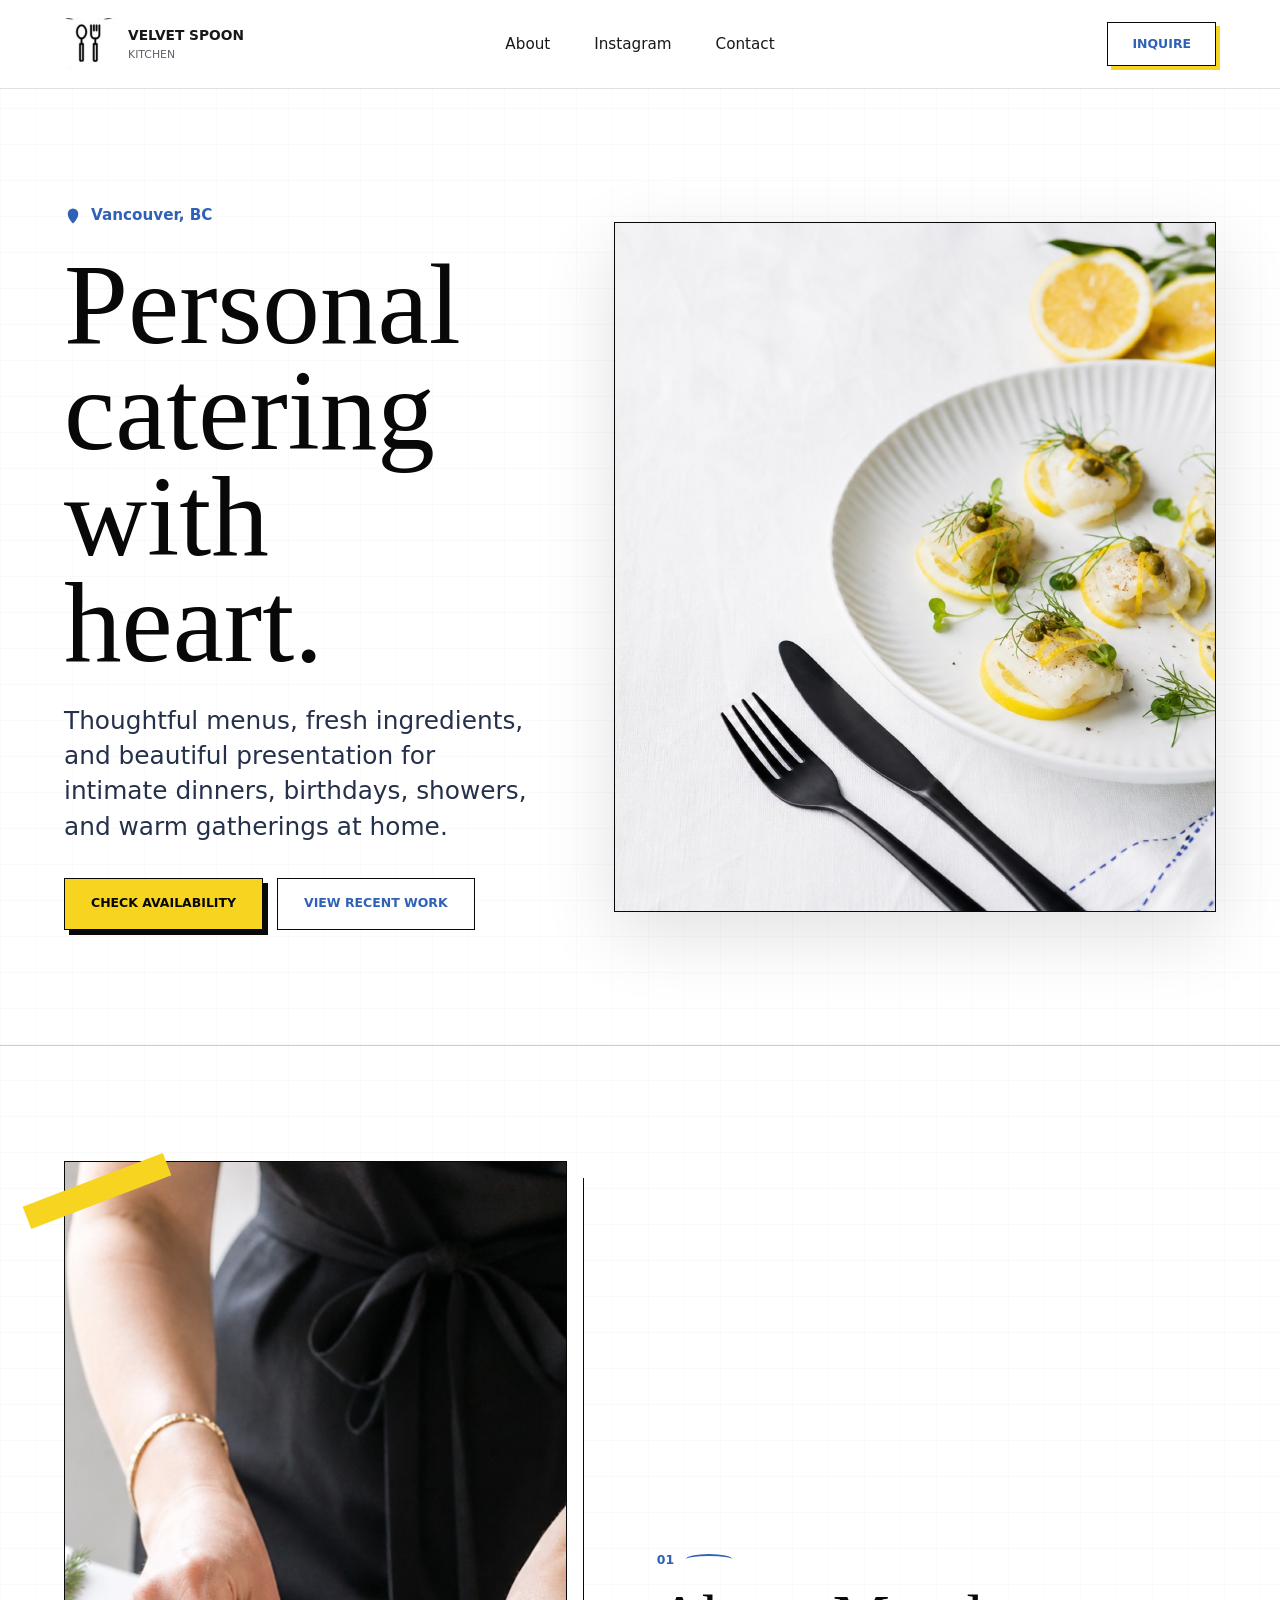
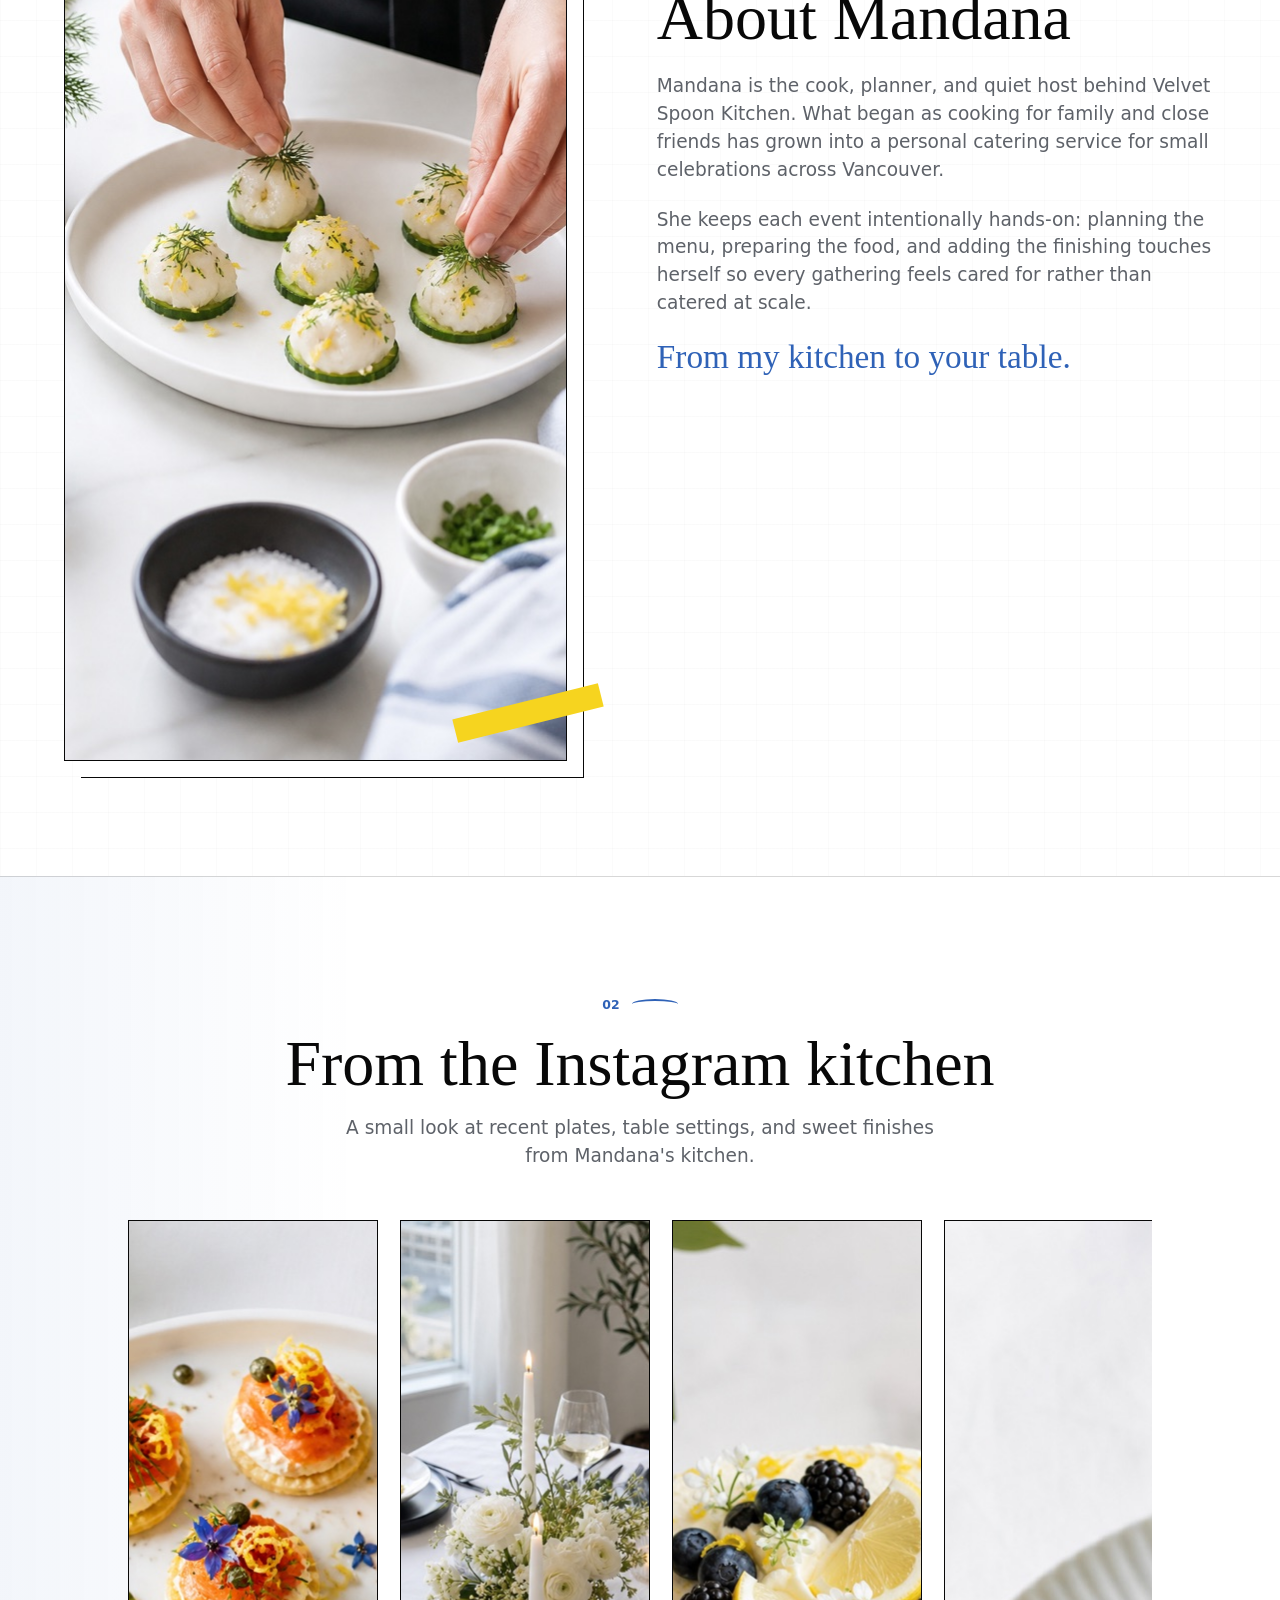
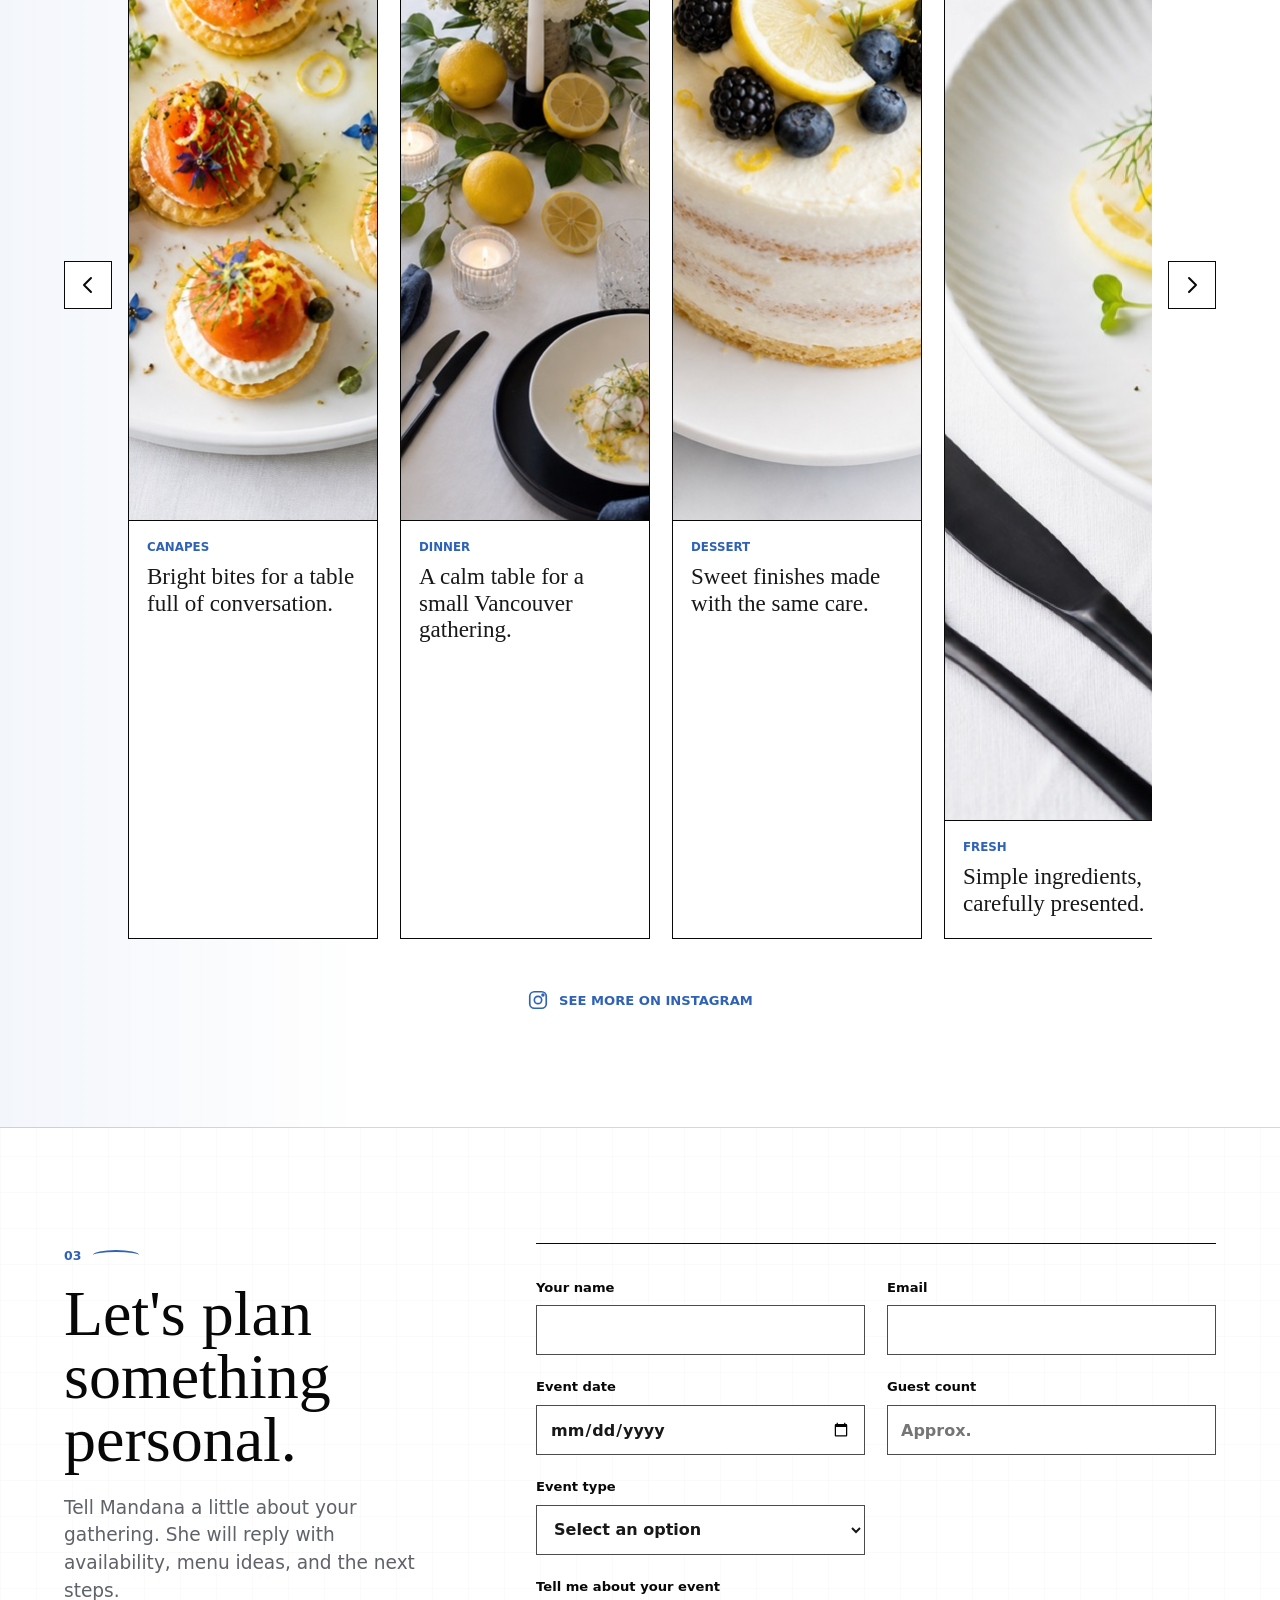
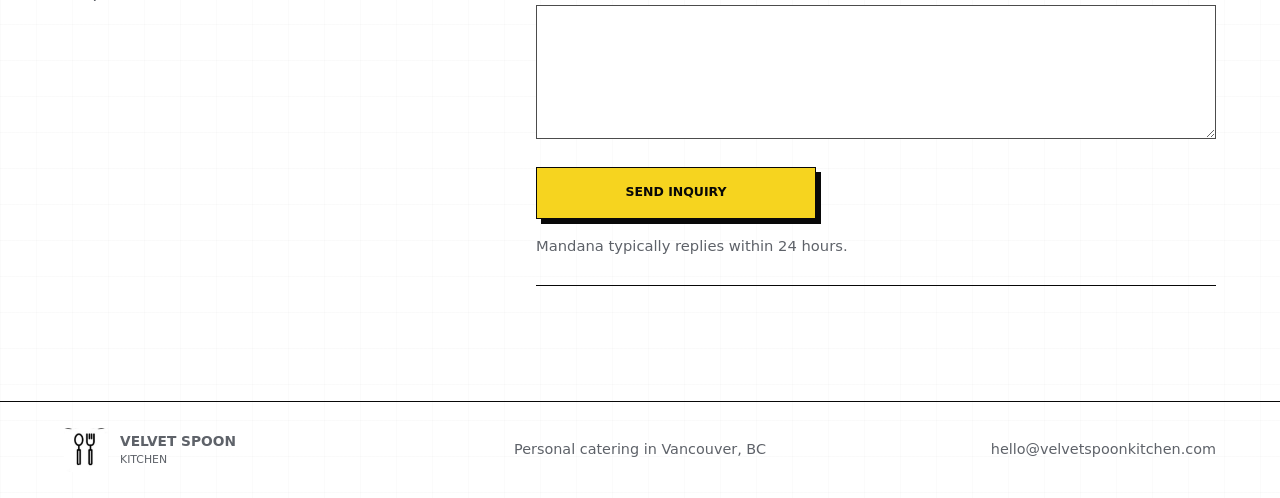
==== index.html @ 1a62c336 "Build Velvet Spoon catering site" ====
<!doctype html>
<html lang="en">
  <head>
    <meta charset="utf-8" />
    <meta name="viewport" content="width=device-width, initial-scale=1" />
    <meta
      name="description"
      content="Velvet Spoon Kitchen is Mandana's personal catering service in Vancouver, BC for intimate gatherings, celebrations, and thoughtful private events."
    />
    <meta name="theme-color" content="#ffffff" />
    <title>Velvet Spoon Kitchen | Personal Catering in Vancouver</title>
    <link rel="icon" type="image/png" href="assets/logo.png" />
    <link rel="preload" as="image" href="assets/hero-catering.jpg" fetchpriority="high" />
    <link rel="stylesheet" href="styles.css" />
  </head>
  <body>
    <header class="site-header" aria-label="Primary navigation">
      <a class="brand" href="#top" aria-label="Velvet Spoon Kitchen home">
        <img src="assets/logo.png" width="52" height="52" alt="" />
        <span>
          <strong>Velvet Spoon</strong>
          <small>Kitchen</small>
        </span>
      </a>

      <nav class="nav-links" aria-label="Main menu">
        <a href="#about">About</a>
        <a href="#gallery">Instagram</a>
        <a href="#contact">Contact</a>
      </nav>

      <a class="header-cta" href="#contact">Inquire</a>
    </header>

    <main id="top">
      <section class="hero section-pad" aria-labelledby="hero-title">
        <div class="hero-copy">
          <p class="location">
            <svg aria-hidden="true" viewBox="0 0 24 24">
              <path d="M12 22s7-6.1 7-13A7 7 0 1 0 5 9c0 6.9 7 13 7 13Z" />
              <circle cx="12" cy="9" r="2.4" />
            </svg>
            Vancouver, BC
          </p>
          <h1 id="hero-title">Personal catering with heart.</h1>
          <p class="hero-lede">
            Thoughtful menus, fresh ingredients, and beautiful presentation for intimate dinners,
            birthdays, showers, and warm gatherings at home.
          </p>
          <div class="hero-actions">
            <a class="button button-primary" href="#contact">Check availability</a>
            <a class="button button-secondary" href="#gallery">View recent work</a>
          </div>
        </div>

        <div class="hero-image-wrap" aria-label="Lemon-accented catered appetizers">
          <img
            class="hero-image"
            src="assets/hero-catering.jpg"
            width="1800"
            height="1200"
            alt="A white plate of lemon-accented appetizers beside black cutlery on white linen"
          />
        </div>
      </section>

      <section class="about section-pad" id="about" aria-labelledby="about-title">
        <div class="about-image">
          <img
            src="assets/about-mandana.jpg"
            width="800"
            height="1200"
            loading="lazy"
            alt="Hands carefully plating small appetizers in a bright kitchen"
          />
        </div>

        <div class="about-copy">
          <span class="section-number">01</span>
          <h2 id="about-title">About Mandana</h2>
          <p>
            Mandana is the cook, planner, and quiet host behind Velvet Spoon Kitchen. What began
            as cooking for family and close friends has grown into a personal catering service for
            small celebrations across Vancouver.
          </p>
          <p>
            She keeps each event intentionally hands-on: planning the menu, preparing the food, and
            adding the finishing touches herself so every gathering feels cared for rather than
            catered at scale.
          </p>
          <p class="signature">From my kitchen to your table.</p>
        </div>
      </section>

      <section class="gallery section-pad" id="gallery" aria-labelledby="gallery-title">
        <div class="section-heading">
          <span class="section-number">02</span>
          <h2 id="gallery-title">From the Instagram kitchen</h2>
          <p>
            A small look at recent plates, table settings, and sweet finishes from Mandana's
            kitchen.
          </p>
        </div>

        <div class="carousel-shell">
          <button class="carousel-button carousel-button-prev" type="button" aria-label="Previous Instagram post">
            <svg aria-hidden="true" viewBox="0 0 24 24">
              <path d="m15 5-7 7 7 7" />
            </svg>
          </button>

          <div class="gallery-track" tabindex="0" aria-label="Instagram post carousel">
            <a class="post-card" href="https://www.instagram.com/velvetspoonkitchen/" target="_blank" rel="noopener">
              <img
                src="assets/gallery-canapes.jpg"
                width="900"
                height="900"
                alt="A platter of colorful lemon-accented canapes"
              />
              <span class="post-meta">Canapes</span>
              <strong>Bright bites for a table full of conversation.</strong>
            </a>

            <a class="post-card" href="https://www.instagram.com/velvetspoonkitchen/" target="_blank" rel="noopener">
              <img
                src="assets/gallery-table.jpg"
                width="900"
                height="900"
                alt="An intimate dinner table set with white linen, black cutlery, and lemon accents"
              />
              <span class="post-meta">Dinner</span>
              <strong>A calm table for a small Vancouver gathering.</strong>
            </a>

            <a class="post-card" href="https://www.instagram.com/velvetspoonkitchen/" target="_blank" rel="noopener">
              <img
                src="assets/gallery-cake.jpg"
                width="900"
                height="900"
                alt="A lemon cream cake topped with berries and lemon slices"
              />
              <span class="post-meta">Dessert</span>
              <strong>Sweet finishes made with the same care.</strong>
            </a>

            <a class="post-card" href="https://www.instagram.com/velvetspoonkitchen/" target="_blank" rel="noopener">
              <img
                src="assets/hero-catering.jpg"
                width="1800"
                height="1200"
                alt="Lemon and herb appetizers on a white plate"
              />
              <span class="post-meta">Fresh</span>
              <strong>Simple ingredients, carefully presented.</strong>
            </a>
          </div>

          <button class="carousel-button carousel-button-next" type="button" aria-label="Next Instagram post">
            <svg aria-hidden="true" viewBox="0 0 24 24">
              <path d="m9 5 7 7-7 7" />
            </svg>
          </button>
        </div>

        <a class="instagram-link" href="https://www.instagram.com/velvetspoonkitchen/" target="_blank" rel="noopener">
          <svg aria-hidden="true" viewBox="0 0 24 24">
            <rect x="3" y="3" width="18" height="18" rx="5" />
            <circle cx="12" cy="12" r="4" />
            <circle cx="17.4" cy="6.6" r="1" />
          </svg>
          See more on Instagram
        </a>
      </section>

      <section class="contact section-pad" id="contact" aria-labelledby="contact-title">
        <div class="contact-intro">
          <span class="section-number">03</span>
          <h2 id="contact-title">Let's plan something personal.</h2>
          <p>
            Tell Mandana a little about your gathering. She will reply with availability, menu
            ideas, and the next steps.
          </p>
        </div>

        <form
          class="contact-form"
          name="inquiry"
          method="POST"
          action="/thank-you"
          data-netlify="true"
          netlify-honeypot="bot-field"
        >
          <input type="hidden" name="form-name" value="inquiry" />
          <p class="hidden-field">
            <label>Do not fill this out if you are human <input name="bot-field" /></label>
          </p>

          <div class="form-grid">
            <label>
              Your name
              <input type="text" name="name" autocomplete="name" required />
            </label>

            <label>
              Email
              <input type="email" name="email" autocomplete="email" required />
            </label>

            <label>
              Event date
              <input type="date" name="event-date" />
            </label>

            <label>
              Guest count
              <input type="number" name="guest-count" inputmode="numeric" min="1" placeholder="Approx." />
            </label>

            <label>
              Event type
              <select name="event-type">
                <option value="">Select an option</option>
                <option>Private dinner</option>
                <option>Birthday</option>
                <option>Shower</option>
                <option>Office lunch</option>
                <option>Other gathering</option>
              </select>
            </label>

            <label class="message-field">
              Tell me about your event
              <textarea name="message" rows="5" required></textarea>
            </label>
          </div>

          <button class="button button-primary form-submit" type="submit">Send inquiry</button>
          <p class="form-note">Mandana typically replies within 24 hours.</p>
        </form>
      </section>
    </main>

    <footer class="site-footer">
      <a class="brand footer-brand" href="#top">
        <img src="assets/logo.png" width="44" height="44" alt="" />
        <span>
          <strong>Velvet Spoon</strong>
          <small>Kitchen</small>
        </span>
      </a>
      <p>Personal catering in Vancouver, BC</p>
      <a href="mailto:hello@velvetspoonkitchen.com">hello@velvetspoonkitchen.com</a>
    </footer>

    <script src="script.js" defer></script>
  </body>
</html>
---- styles.css ----
:root {
  --black: #080808;
  --ink: #181818;
  --muted: #5e6269;
  --line: #1d1d1d;
  --white: #ffffff;
  --soft: #f6f6f3;
  --lemon: #f6d41f;
  --lemon-dark: #c8a500;
  --blue: #2f62b7;
  --blue-soft: #e8effc;
  --shadow: 0 22px 70px rgba(0, 0, 0, 0.12);
  --serif: Georgia, "Times New Roman", serif;
  --sans: Inter, ui-sans-serif, system-ui, -apple-system, BlinkMacSystemFont, "Segoe UI", sans-serif;
}

* {
  box-sizing: border-box;
}

html {
  scroll-behavior: smooth;
}

body {
  margin: 0;
  color: var(--ink);
  background:
    linear-gradient(rgba(8, 8, 8, 0.018) 1px, transparent 1px),
    linear-gradient(90deg, rgba(8, 8, 8, 0.014) 1px, transparent 1px),
    var(--white);
  background-size: 36px 36px;
  font-family: var(--sans);
  line-height: 1.5;
}

img,
svg {
  display: block;
}

a {
  color: inherit;
  text-decoration: none;
}

button,
input,
select,
textarea {
  font: inherit;
}

button {
  cursor: pointer;
}

.site-header {
  position: sticky;
  top: 0;
  z-index: 10;
  display: grid;
  grid-template-columns: 1fr auto 1fr;
  align-items: center;
  gap: 24px;
  padding: 18px clamp(18px, 5vw, 64px);
  border-bottom: 1px solid rgba(8, 8, 8, 0.12);
  background: rgba(255, 255, 255, 0.9);
  backdrop-filter: blur(18px);
}

.brand {
  display: inline-flex;
  align-items: center;
  gap: 12px;
  width: fit-content;
}

.brand img {
  width: 52px;
  height: 52px;
  object-fit: contain;
}

.brand span {
  display: grid;
  gap: 1px;
  text-transform: uppercase;
  letter-spacing: 0;
}

.brand strong {
  font-size: 0.86rem;
  font-weight: 700;
}

.brand small {
  font-size: 0.68rem;
  color: var(--muted);
}

.nav-links {
  display: flex;
  align-items: center;
  gap: clamp(18px, 4vw, 44px);
  font-size: 0.95rem;
}

.nav-links a,
.header-cta,
.instagram-link {
  text-underline-offset: 6px;
}

.nav-links a:hover,
.nav-links a:focus-visible,
.instagram-link:hover,
.instagram-link:focus-visible {
  color: var(--blue);
  text-decoration: underline;
}

.header-cta {
  justify-self: end;
  padding: 12px 24px;
  border: 1px solid var(--black);
  box-shadow: 4px 4px 0 var(--lemon);
  color: var(--blue);
  font-size: 0.78rem;
  font-weight: 800;
  text-transform: uppercase;
  letter-spacing: 0;
}

.header-cta:hover,
.header-cta:focus-visible {
  transform: translate(-1px, -1px);
  box-shadow: 6px 6px 0 var(--lemon);
}

.section-pad {
  padding: clamp(64px, 9vw, 126px) clamp(18px, 5vw, 72px);
}

.hero {
  display: grid;
  grid-template-columns: minmax(0, 0.88fr) minmax(360px, 1.12fr);
  min-height: calc(100svh - 90px);
  align-items: center;
  gap: clamp(32px, 6vw, 90px);
  overflow: hidden;
  border-bottom: 1px solid rgba(8, 8, 8, 0.2);
}

.hero-copy {
  max-width: 620px;
}

.location {
  display: inline-flex;
  align-items: center;
  gap: 9px;
  margin: 0 0 24px;
  color: var(--blue);
  font-size: 0.95rem;
  font-weight: 700;
}

.location svg {
  width: 18px;
  height: 18px;
  fill: currentColor;
}

h1,
h2 {
  margin: 0;
  color: var(--black);
  font-family: var(--serif);
  font-weight: 400;
  letter-spacing: 0;
}

h1 {
  max-width: 700px;
  font-size: clamp(4rem, 9vw, 8.3rem);
  line-height: 0.92;
}

h2 {
  font-size: clamp(2.55rem, 5vw, 5.1rem);
  line-height: 0.98;
}

.hero-lede {
  max-width: 540px;
  margin: 28px 0 0;
  color: #25304a;
  font-size: clamp(1.12rem, 2vw, 1.55rem);
  line-height: 1.42;
}

.hero-actions {
  display: flex;
  flex-wrap: wrap;
  gap: 14px;
  margin-top: 34px;
}

.button {
  display: inline-flex;
  min-height: 52px;
  align-items: center;
  justify-content: center;
  border: 1px solid var(--black);
  padding: 15px 26px;
  font-size: 0.78rem;
  font-weight: 850;
  text-transform: uppercase;
  letter-spacing: 0;
  transition:
    transform 160ms ease,
    box-shadow 160ms ease,
    background 160ms ease;
}

.button-primary {
  background: var(--lemon);
  box-shadow: 5px 5px 0 var(--black);
  color: var(--black);
}

.button-secondary {
  background: var(--white);
  color: var(--blue);
}

.button:hover,
.button:focus-visible {
  transform: translate(-2px, -2px);
  box-shadow: 7px 7px 0 var(--black);
}

.hero-image-wrap {
  position: relative;
  min-height: min(62vw, 640px);
}

.hero-image-wrap::before {
  position: absolute;
  top: 8%;
  right: 3%;
  width: 42%;
  height: 22px;
  background: var(--lemon);
  content: "";
  transform: rotate(-8deg);
  z-index: 0;
}

.hero-image {
  position: relative;
  width: 100%;
  height: min(64vw, 690px);
  min-height: 440px;
  object-fit: cover;
  object-position: center;
  border: 1px solid var(--black);
  box-shadow: var(--shadow);
  z-index: 1;
}

.about {
  display: grid;
  grid-template-columns: minmax(280px, 0.9fr) minmax(0, 1fr);
  align-items: center;
  gap: clamp(36px, 7vw, 104px);
}

.about-image {
  position: relative;
  max-width: 560px;
}

.about-image::before,
.about-image::after {
  position: absolute;
  width: 150px;
  height: 24px;
  background: var(--lemon);
  content: "";
  z-index: 2;
}

.about-image::before {
  top: 18px;
  left: -42px;
  transform: rotate(-21deg);
}

.about-image::after {
  right: -36px;
  bottom: 36px;
  transform: rotate(-14deg);
}

.about-image img {
  position: relative;
  width: 100%;
  aspect-ratio: 4 / 5;
  object-fit: cover;
  border: 1px solid var(--black);
  filter: saturate(0.9);
  box-shadow: 16px 16px 0 var(--white), 17px 17px 0 var(--black);
}

.about-copy {
  max-width: 680px;
}

.section-number {
  display: inline-block;
  margin-bottom: 18px;
  color: var(--blue);
  font-size: 0.78rem;
  font-weight: 850;
  letter-spacing: 0;
}

.section-number::after {
  display: inline-block;
  width: 46px;
  height: 8px;
  margin-left: 12px;
  border-top: 2px solid currentColor;
  border-radius: 50%;
  content: "";
}

.about-copy p,
.section-heading p,
.contact-intro p {
  color: var(--muted);
  font-size: clamp(1rem, 1.55vw, 1.16rem);
}

.about-copy p {
  margin: 22px 0 0;
}

.signature {
  color: var(--blue) !important;
  font-family: var(--serif);
  font-size: clamp(1.45rem, 2.6vw, 2.3rem) !important;
  line-height: 1.1;
}

.gallery {
  border-block: 1px solid rgba(8, 8, 8, 0.16);
  background:
    linear-gradient(90deg, rgba(47, 98, 183, 0.06), transparent 28%),
    var(--white);
}

.section-heading {
  max-width: 780px;
  margin: 0 auto 38px;
  text-align: center;
}

.section-heading p {
  margin: 18px auto 0;
  max-width: 620px;
}

.carousel-shell {
  display: grid;
  grid-template-columns: 48px minmax(0, 1fr) 48px;
  align-items: center;
  gap: 16px;
}

.gallery-track {
  display: grid;
  grid-auto-columns: minmax(250px, 31%);
  grid-auto-flow: column;
  gap: 22px;
  overflow-x: auto;
  padding: 12px 6px 24px;
  scroll-behavior: smooth;
  scroll-snap-type: x mandatory;
  scrollbar-width: thin;
}

.post-card {
  display: grid;
  grid-template-rows: auto auto 1fr;
  min-height: 100%;
  border: 1px solid var(--black);
  background: var(--white);
  scroll-snap-align: start;
  transition:
    transform 180ms ease,
    box-shadow 180ms ease;
}

.post-card:hover,
.post-card:focus-visible {
  transform: translateY(-4px);
  box-shadow: 8px 8px 0 var(--lemon);
}

.post-card img {
  width: 100%;
  aspect-ratio: 1 / 1;
  object-fit: cover;
  border-bottom: 1px solid var(--black);
}

.post-meta {
  width: fit-content;
  margin: 18px 18px 7px;
  color: var(--blue);
  font-size: 0.74rem;
  font-weight: 850;
  text-transform: uppercase;
  letter-spacing: 0;
}

.post-card strong {
  padding: 0 18px 22px;
  font-family: var(--serif);
  font-size: clamp(1.12rem, 1.8vw, 1.45rem);
  font-weight: 400;
  line-height: 1.15;
}

.carousel-button {
  display: grid;
  width: 48px;
  height: 48px;
  place-items: center;
  border: 1px solid var(--black);
  background: var(--white);
  color: var(--black);
}

.carousel-button:hover,
.carousel-button:focus-visible {
  background: var(--lemon);
}

.carousel-button svg {
  width: 24px;
  height: 24px;
  fill: none;
  stroke: currentColor;
  stroke-linecap: round;
  stroke-linejoin: round;
  stroke-width: 2;
}

.instagram-link {
  display: flex;
  width: fit-content;
  align-items: center;
  gap: 10px;
  margin: 26px auto 0;
  color: var(--blue);
  font-size: 0.82rem;
  font-weight: 850;
  text-transform: uppercase;
  letter-spacing: 0;
}

.instagram-link svg {
  width: 22px;
  height: 22px;
  fill: none;
  stroke: currentColor;
  stroke-width: 1.8;
}

.contact {
  display: grid;
  grid-template-columns: minmax(0, 0.72fr) minmax(320px, 1.28fr);
  gap: clamp(34px, 7vw, 92px);
  align-items: start;
}

.contact-intro {
  position: sticky;
  top: 118px;
}

.contact-intro p {
  max-width: 470px;
  margin: 22px 0 0;
}

.contact-form {
  border-top: 1px solid var(--black);
  border-bottom: 1px solid var(--black);
  padding: 34px 0 28px;
}

.hidden-field {
  display: none;
}

.form-grid {
  display: grid;
  grid-template-columns: repeat(2, minmax(0, 1fr));
  gap: 22px;
}

label {
  display: grid;
  gap: 8px;
  color: var(--black);
  font-size: 0.82rem;
  font-weight: 800;
}

input,
select,
textarea {
  width: 100%;
  border: 1px solid rgba(8, 8, 8, 0.72);
  border-radius: 0;
  background: var(--white);
  color: var(--ink);
  font-size: 1rem;
  line-height: 1.2;
}

input,
select {
  min-height: 50px;
  padding: 0 13px;
}

textarea {
  min-height: 134px;
  resize: vertical;
  padding: 13px;
}

input:focus,
select:focus,
textarea:focus {
  outline: 3px solid var(--blue-soft);
  border-color: var(--blue);
}

.message-field {
  grid-column: span 2;
}

.form-submit {
  margin-top: 28px;
  min-width: min(100%, 280px);
}

.form-note {
  margin: 16px 0 0;
  color: var(--muted);
  font-size: 0.92rem;
}

.site-footer {
  display: grid;
  grid-template-columns: 1fr auto 1fr;
  align-items: center;
  gap: 24px;
  padding: 26px clamp(18px, 5vw, 72px);
  border-top: 1px solid var(--black);
  color: var(--muted);
  font-size: 0.9rem;
}

.footer-brand img {
  width: 44px;
  height: 44px;
}

.site-footer p {
  margin: 0;
  text-align: center;
}

.site-footer > a:last-child {
  justify-self: end;
}

.site-footer > a:last-child:hover,
.site-footer > a:last-child:focus-visible {
  color: var(--blue);
  text-decoration: underline;
  text-underline-offset: 5px;
}

@media (max-width: 980px) {
  .site-header {
    grid-template-columns: 1fr auto;
  }

  .nav-links {
    display: none;
  }

  .hero,
  .about,
  .contact {
    grid-template-columns: 1fr;
  }

  .hero {
    min-height: auto;
  }

  .hero-copy {
    max-width: 760px;
  }

  .hero-image-wrap {
    min-height: 0;
  }

  .hero-image {
    height: auto;
    min-height: 0;
    aspect-ratio: 4 / 3;
  }

  .about-image {
    max-width: 650px;
  }

  .contact-intro {
    position: static;
  }

  .site-footer {
    grid-template-columns: 1fr;
    justify-items: start;
  }

  .site-footer p {
    text-align: left;
  }

  .site-footer > a:last-child {
    justify-self: start;
  }
}

@media (max-width: 720px) {
  .site-header {
    padding: 14px 16px;
  }

  .brand img {
    width: 44px;
    height: 44px;
  }

  .brand strong {
    font-size: 0.74rem;
  }

  .brand small {
    font-size: 0.62rem;
  }

  .header-cta {
    padding: 11px 16px;
  }

  .section-pad {
    padding: 58px 16px;
  }

  h1 {
    font-size: clamp(3.35rem, 18vw, 5.2rem);
  }

  h2 {
    font-size: clamp(2.35rem, 11vw, 3.5rem);
  }

  .hero-lede {
    font-size: 1.08rem;
  }

  .hero-actions {
    display: grid;
  }

  .button {
    width: 100%;
  }

  .carousel-shell {
    display: block;
  }

  .carousel-button {
    display: none;
  }

  .gallery-track {
    grid-auto-columns: 82%;
    gap: 16px;
    padding-inline: 0;
  }

  .form-grid {
    grid-template-columns: 1fr;
  }

  .message-field {
    grid-column: auto;
  }
}

@media (prefers-reduced-motion: reduce) {
  *,
  *::before,
  *::after {
    scroll-behavior: auto !important;
    transition-duration: 0.01ms !important;
    animation-duration: 0.01ms !important;
    animation-iteration-count: 1 !important;
  }
}
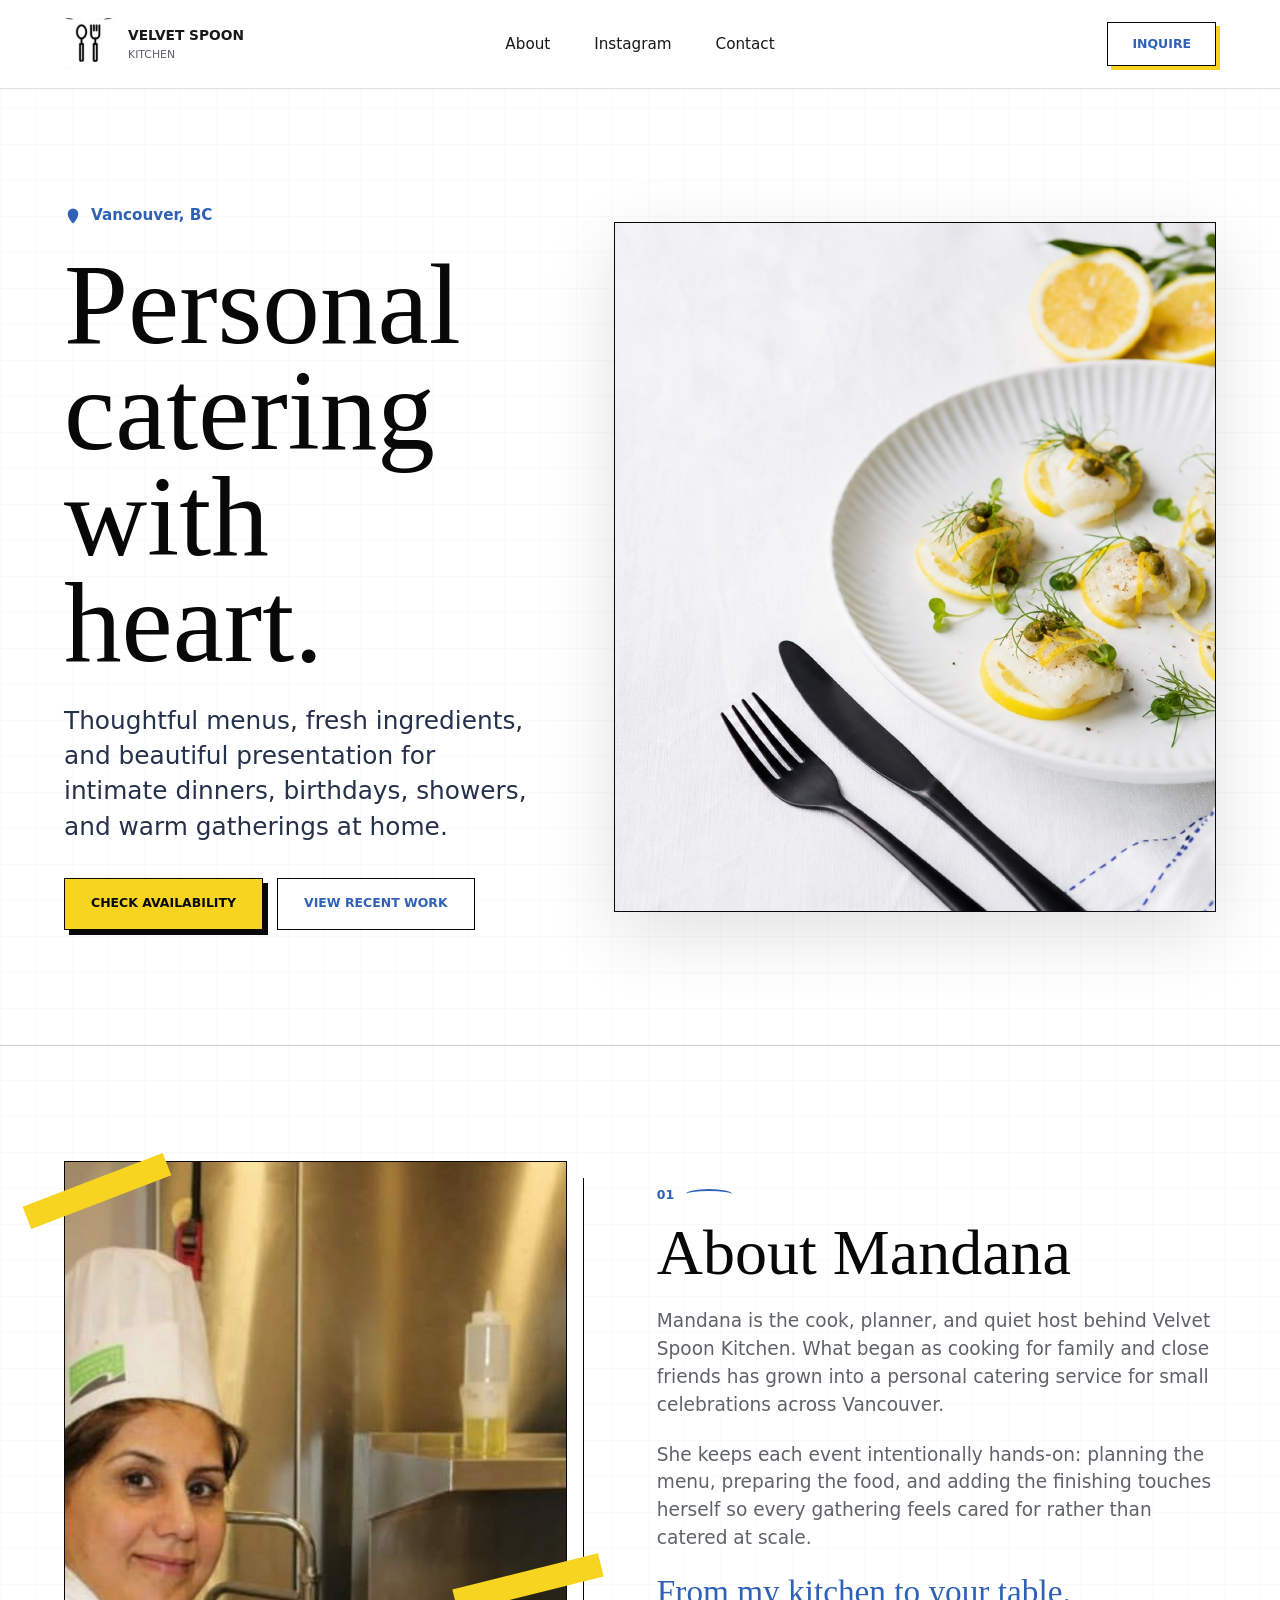
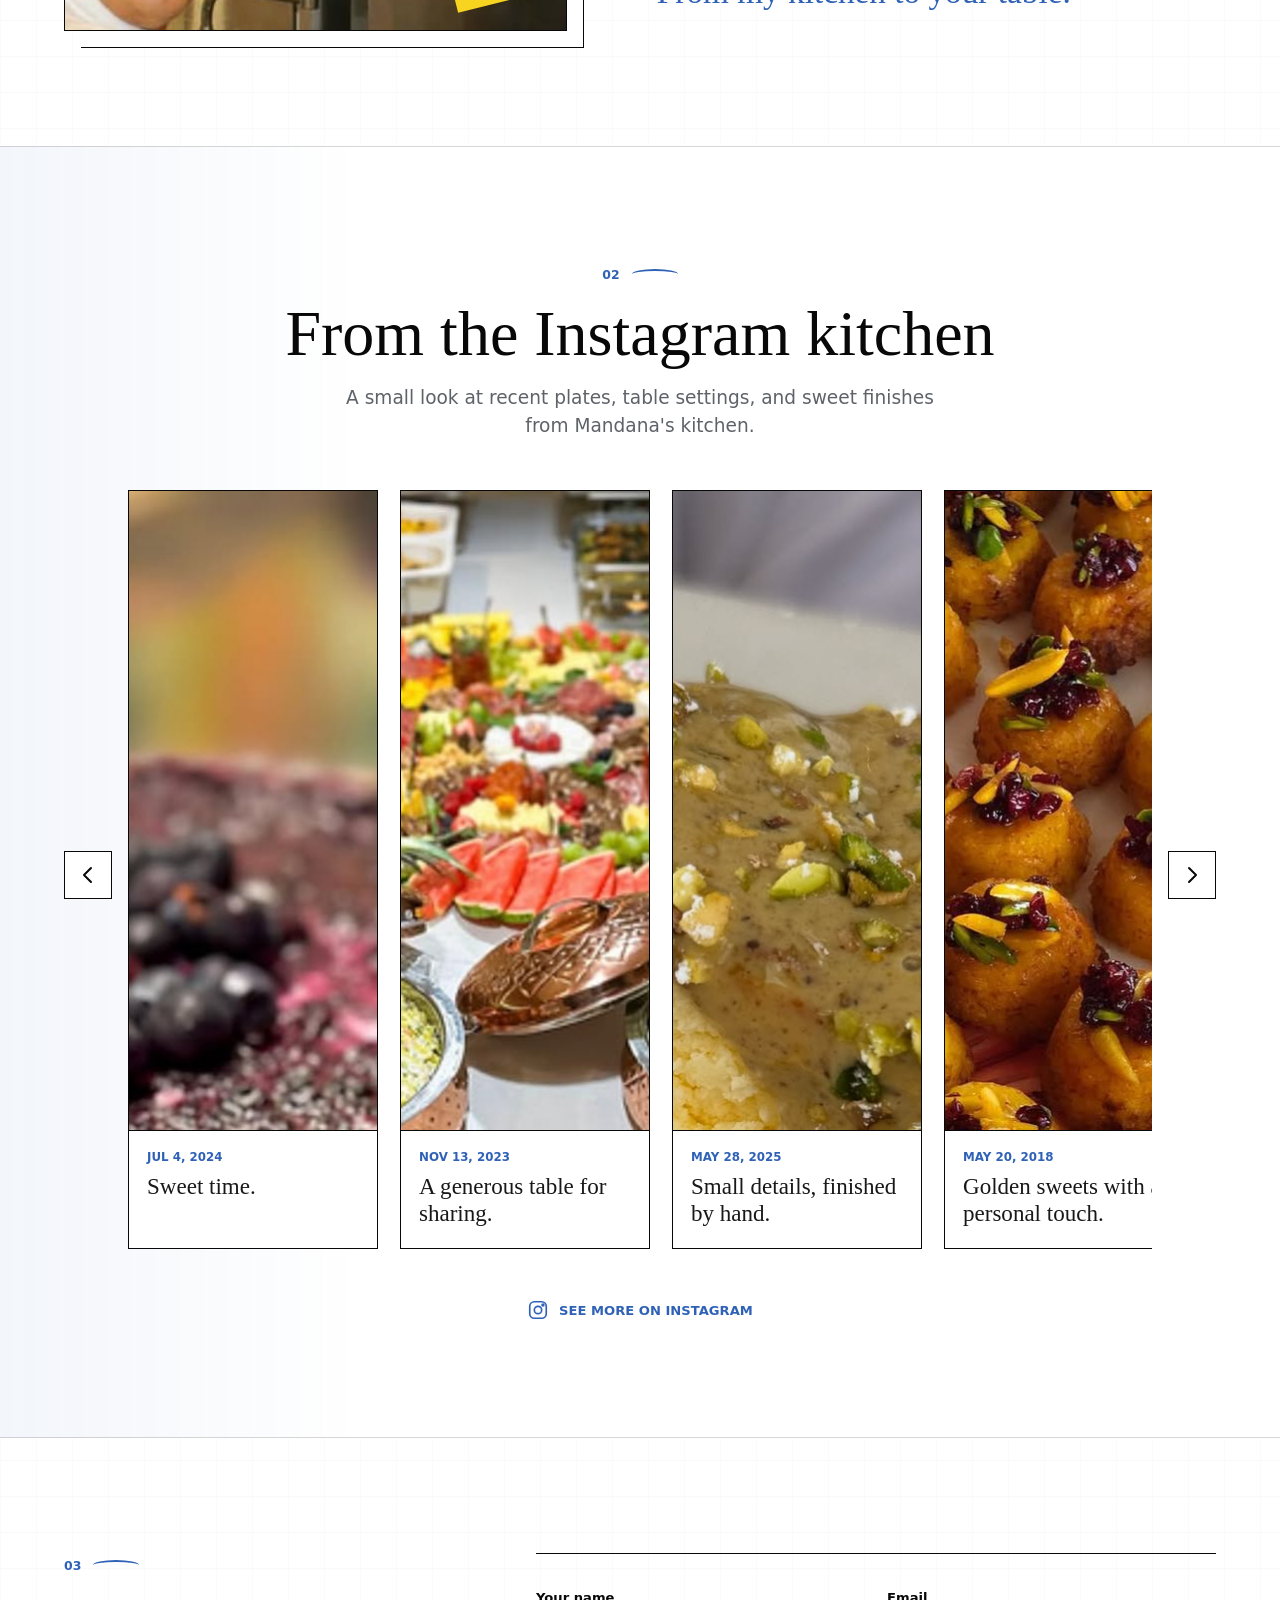
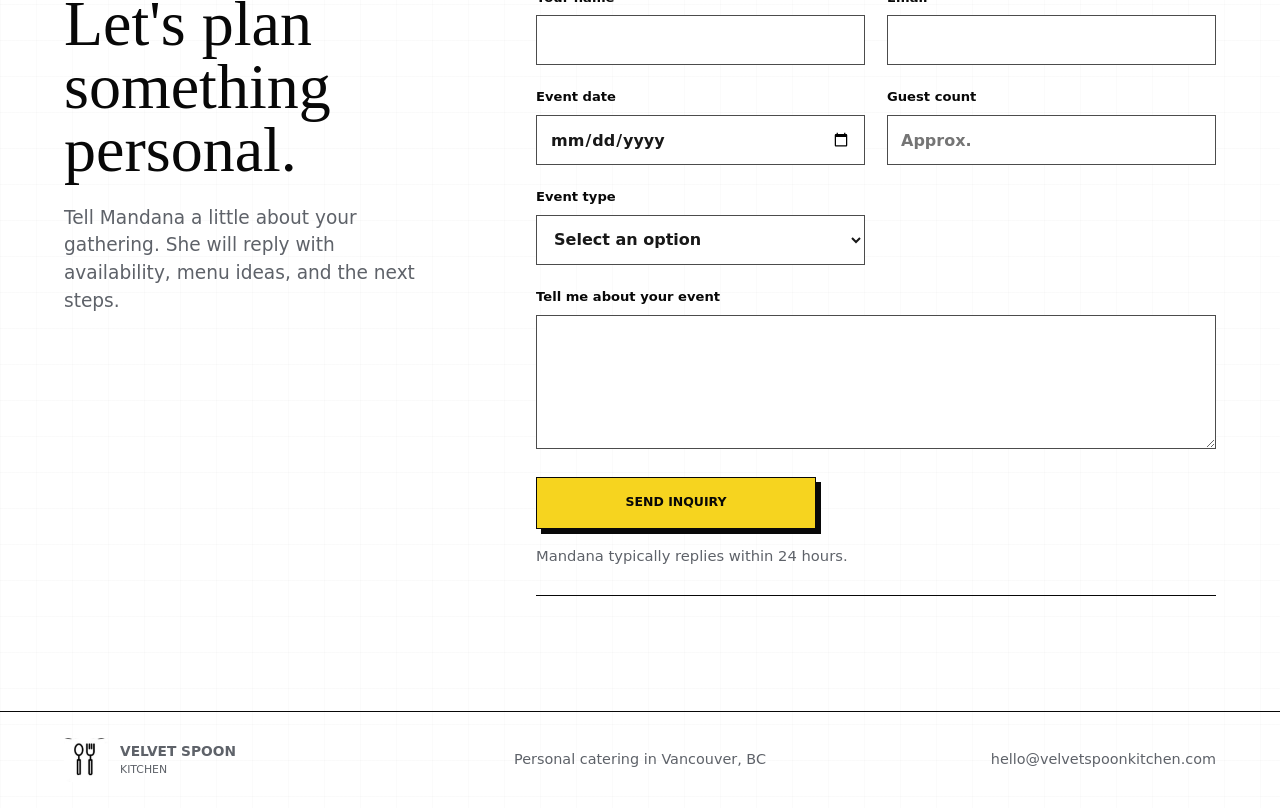
==== commit 95ee30d3: "Use selected Instagram posts" ====
--- a/index.html
+++ b/index.html
@@ -67,11 +67,11 @@
       <section class="about section-pad" id="about" aria-labelledby="about-title">
         <div class="about-image">
           <img
-            src="assets/about-mandana.jpg"
-            width="800"
-            height="1200"
+            src="assets/about-mandana-instagram.jpg"
+            width="471"
+            height="470"
             loading="lazy"
-            alt="Hands carefully plating small appetizers in a bright kitchen"
+            alt="Mandana smiling in a chef hat in a professional kitchen"
           />
         </div>
 
@@ -110,48 +110,68 @@
           </button>
 
           <div class="gallery-track" tabindex="0" aria-label="Instagram post carousel">
-            <a class="post-card" href="https://www.instagram.com/velvetspoonkitchen/" target="_blank" rel="noopener">
-              <img
-                src="assets/gallery-canapes.jpg"
-                width="900"
-                height="900"
-                alt="A platter of colorful lemon-accented canapes"
-              />
-              <span class="post-meta">Canapes</span>
-              <strong>Bright bites for a table full of conversation.</strong>
-            </a>
-
-            <a class="post-card" href="https://www.instagram.com/velvetspoonkitchen/" target="_blank" rel="noopener">
-              <img
-                src="assets/gallery-table.jpg"
-                width="900"
-                height="900"
-                alt="An intimate dinner table set with white linen, black cutlery, and lemon accents"
-              />
-              <span class="post-meta">Dinner</span>
-              <strong>A calm table for a small Vancouver gathering.</strong>
-            </a>
-
-            <a class="post-card" href="https://www.instagram.com/velvetspoonkitchen/" target="_blank" rel="noopener">
-              <img
-                src="assets/gallery-cake.jpg"
-                width="900"
-                height="900"
-                alt="A lemon cream cake topped with berries and lemon slices"
-              />
-              <span class="post-meta">Dessert</span>
-              <strong>Sweet finishes made with the same care.</strong>
-            </a>
-
-            <a class="post-card" href="https://www.instagram.com/velvetspoonkitchen/" target="_blank" rel="noopener">
-              <img
-                src="assets/hero-catering.jpg"
-                width="1800"
-                height="1200"
-                alt="Lemon and herb appetizers on a white plate"
-              />
-              <span class="post-meta">Fresh</span>
-              <strong>Simple ingredients, carefully presented.</strong>
+            <a
+              class="post-card"
+              href="https://www.instagram.com/p/C9AiYVhJSJq/?img_index=1"
+              target="_blank"
+              rel="noopener"
+            >
+              <img
+                src="assets/instagram-sweet-time.jpg"
+                width="640"
+                height="640"
+                alt="A close-up dessert photo from Velvet Spoon Catering's Sweet time Instagram post"
+              />
+              <span class="post-meta">Jul 4, 2024</span>
+              <strong>Sweet time.</strong>
+            </a>
+
+            <a
+              class="post-card"
+              href="https://www.instagram.com/p/CzmXqHkyhcc/?img_index=1"
+              target="_blank"
+              rel="noopener"
+            >
+              <img
+                src="assets/instagram-november.jpg"
+                width="640"
+                height="640"
+                alt="A colorful catering spread from Velvet Spoon Catering's November 2023 Instagram post"
+              />
+              <span class="post-meta">Nov 13, 2023</span>
+              <strong>A generous table for sharing.</strong>
+            </a>
+
+            <a
+              class="post-card"
+              href="https://www.instagram.com/p/DKNtRkyhifh/?img_index=1"
+              target="_blank"
+              rel="noopener"
+            >
+              <img
+                src="assets/instagram-may-2025.jpg"
+                width="640"
+                height="640"
+                alt="A close-up pastry photo from Velvet Spoon Catering's May 2025 Instagram post"
+              />
+              <span class="post-meta">May 28, 2025</span>
+              <strong>Small details, finished by hand.</strong>
+            </a>
+
+            <a
+              class="post-card"
+              href="https://www.instagram.com/p/BjBc4EMHoYa/"
+              target="_blank"
+              rel="noopener"
+            >
+              <img
+                src="assets/instagram-may-2018.jpg"
+                width="640"
+                height="640"
+                alt="Golden bite-sized sweets from Velvet Spoon Catering's May 2018 Instagram post"
+              />
+              <span class="post-meta">May 20, 2018</span>
+              <strong>Golden sweets with a personal touch.</strong>
             </a>
           </div>
 
--- a/styles.css
+++ b/styles.css
@@ -697,6 +697,14 @@
     display: grid;
   }
 
+  .about-image::before {
+    left: -8px;
+  }
+
+  .about-image::after {
+    right: -8px;
+  }
+
   .button {
     width: 100%;
   }
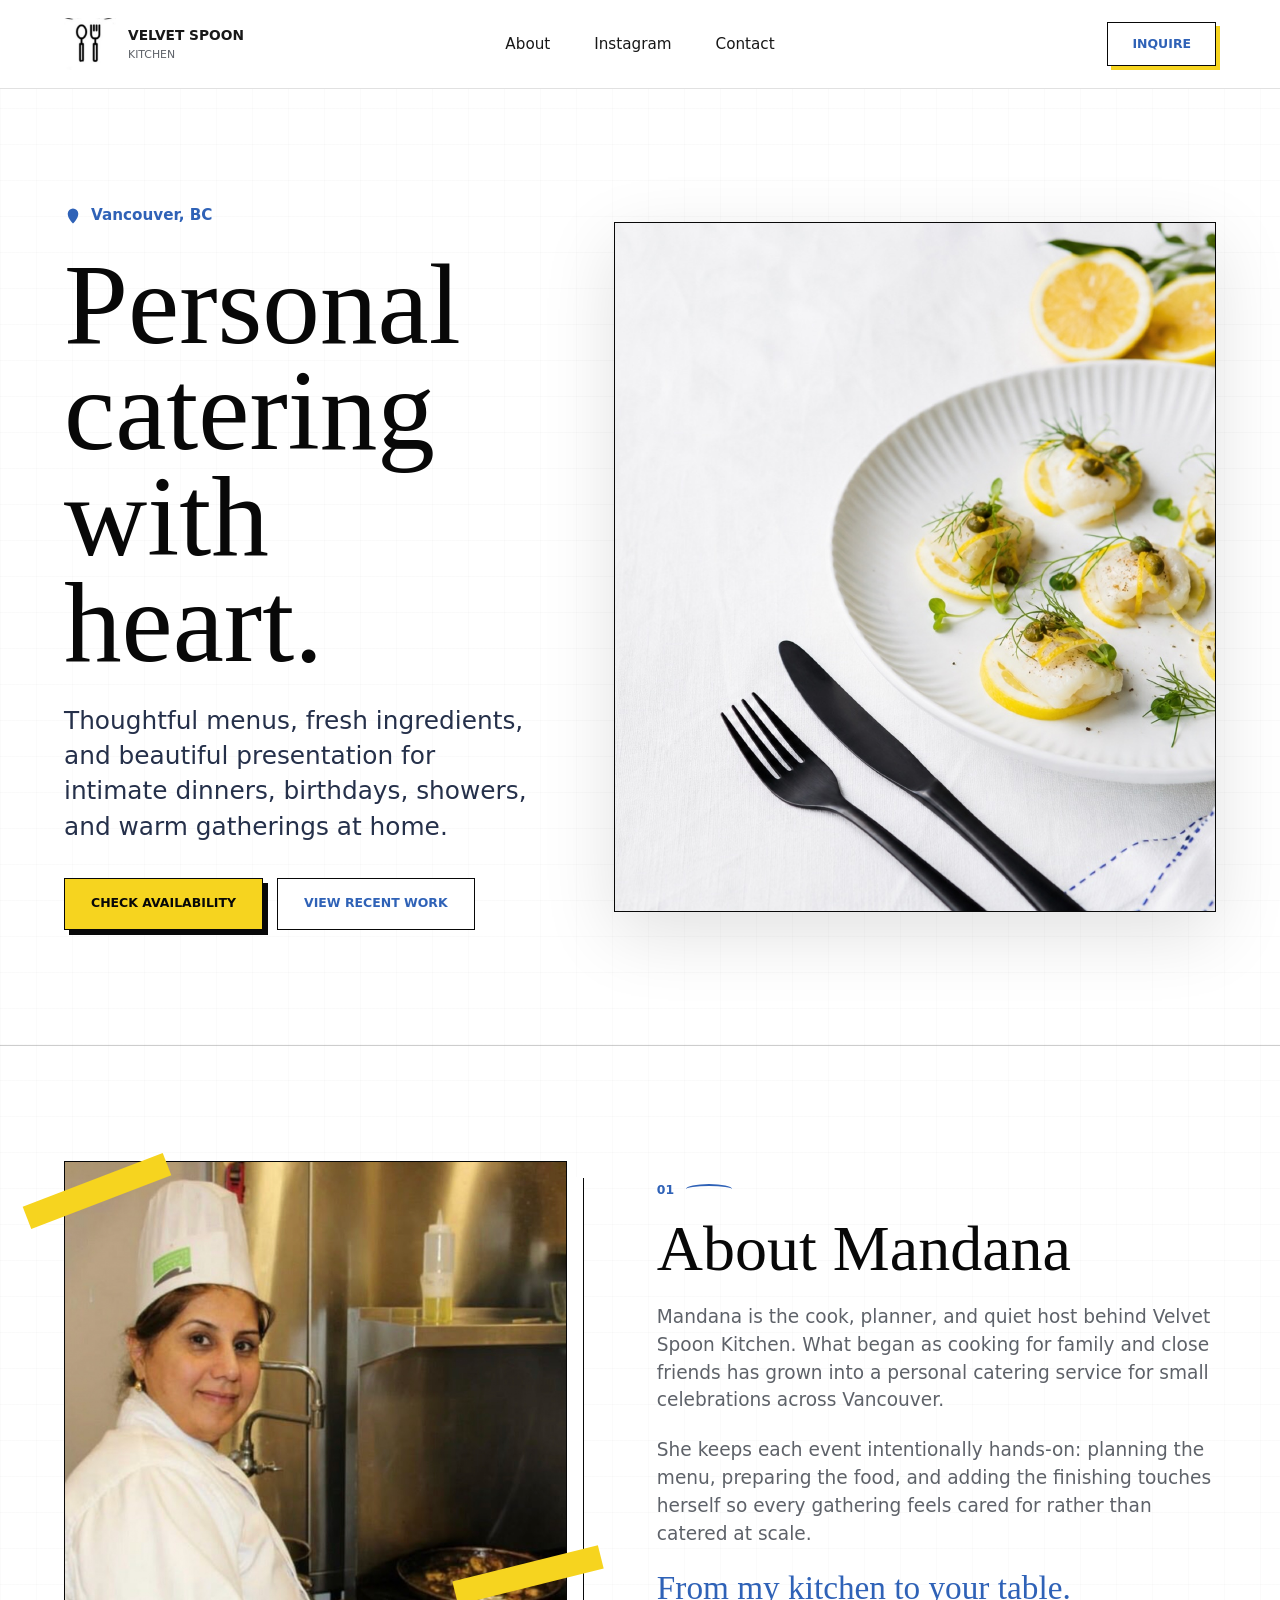
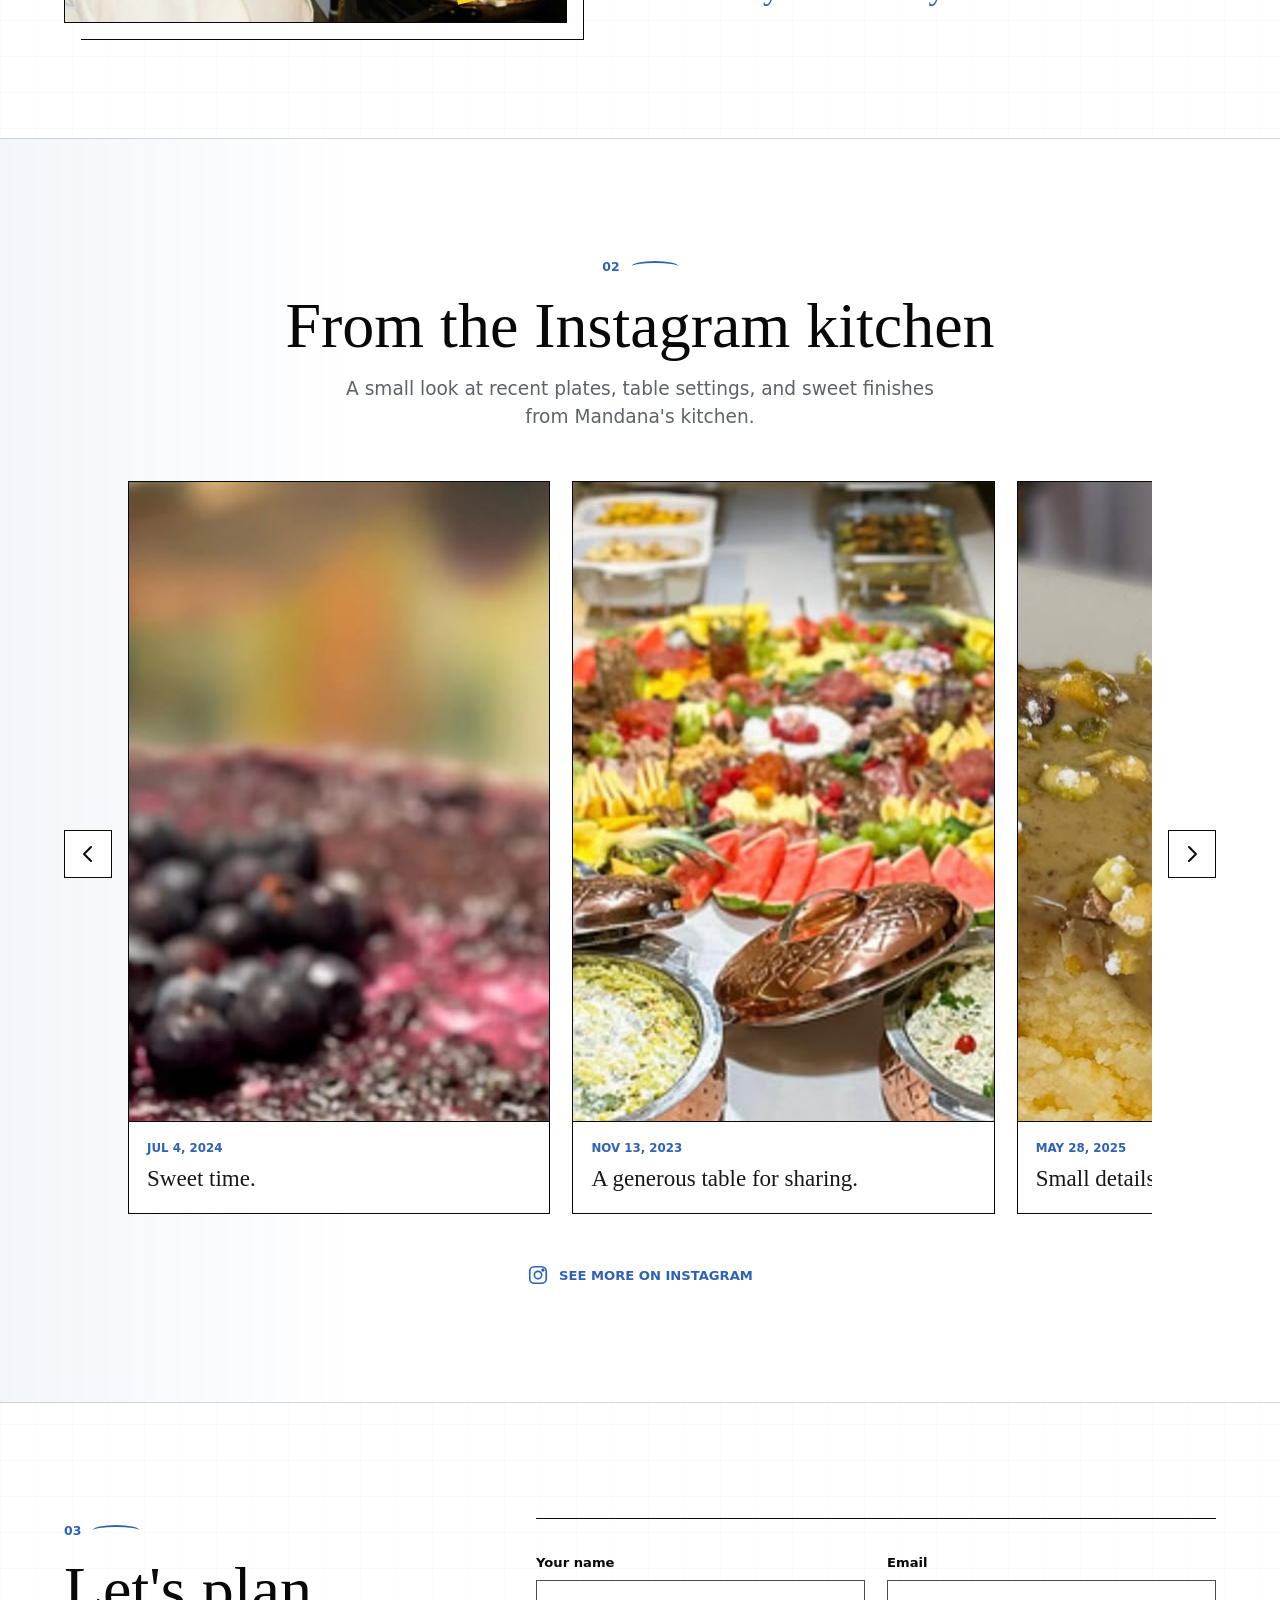
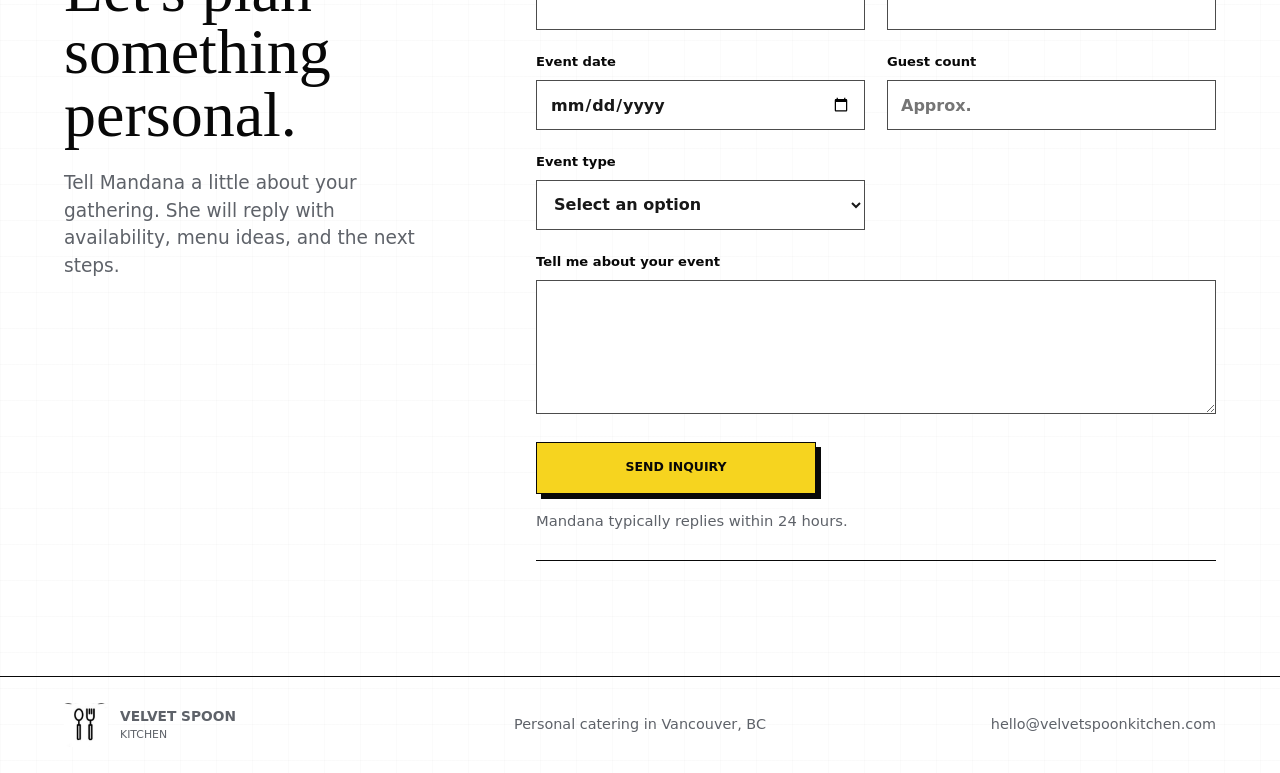
==== commit bf64687f: "Replace about image without cropping" ====
--- a/index.html
+++ b/index.html
@@ -68,8 +68,8 @@
         <div class="about-image">
           <img
             src="assets/about-mandana-instagram.jpg"
-            width="471"
-            height="470"
+            width="1732"
+            height="1588"
             loading="lazy"
             alt="Mandana smiling in a chef hat in a professional kitchen"
           />
--- a/styles.css
+++ b/styles.css
@@ -12,6 +12,8 @@
   --shadow: 0 22px 70px rgba(0, 0, 0, 0.12);
   --serif: Georgia, "Times New Roman", serif;
   --sans: Inter, ui-sans-serif, system-ui, -apple-system, BlinkMacSystemFont, "Segoe UI", sans-serif;
+  --about-image-ratio: auto;
+  --about-image-position: left bottom;
 }
 
 * {
@@ -307,8 +309,10 @@
 .about-image img {
   position: relative;
   width: 100%;
-  aspect-ratio: 4 / 5;
-  object-fit: cover;
+  aspect-ratio: var(--about-image-ratio);
+  height: auto;
+  object-fit: contain;
+  object-position: var(--about-image-position);
   border: 1px solid var(--black);
   filter: saturate(0.9);
   box-shadow: 16px 16px 0 var(--white), 17px 17px 0 var(--black);
@@ -382,7 +386,7 @@
 
 .gallery-track {
   display: grid;
-  grid-auto-columns: minmax(250px, 31%);
+  grid-auto-columns: clamp(360px, 33vw, 440px);
   grid-auto-flow: column;
   gap: 22px;
   overflow-x: auto;
@@ -718,7 +722,7 @@
   }
 
   .gallery-track {
-    grid-auto-columns: 82%;
+    grid-auto-columns: 88%;
     gap: 16px;
     padding-inline: 0;
   }
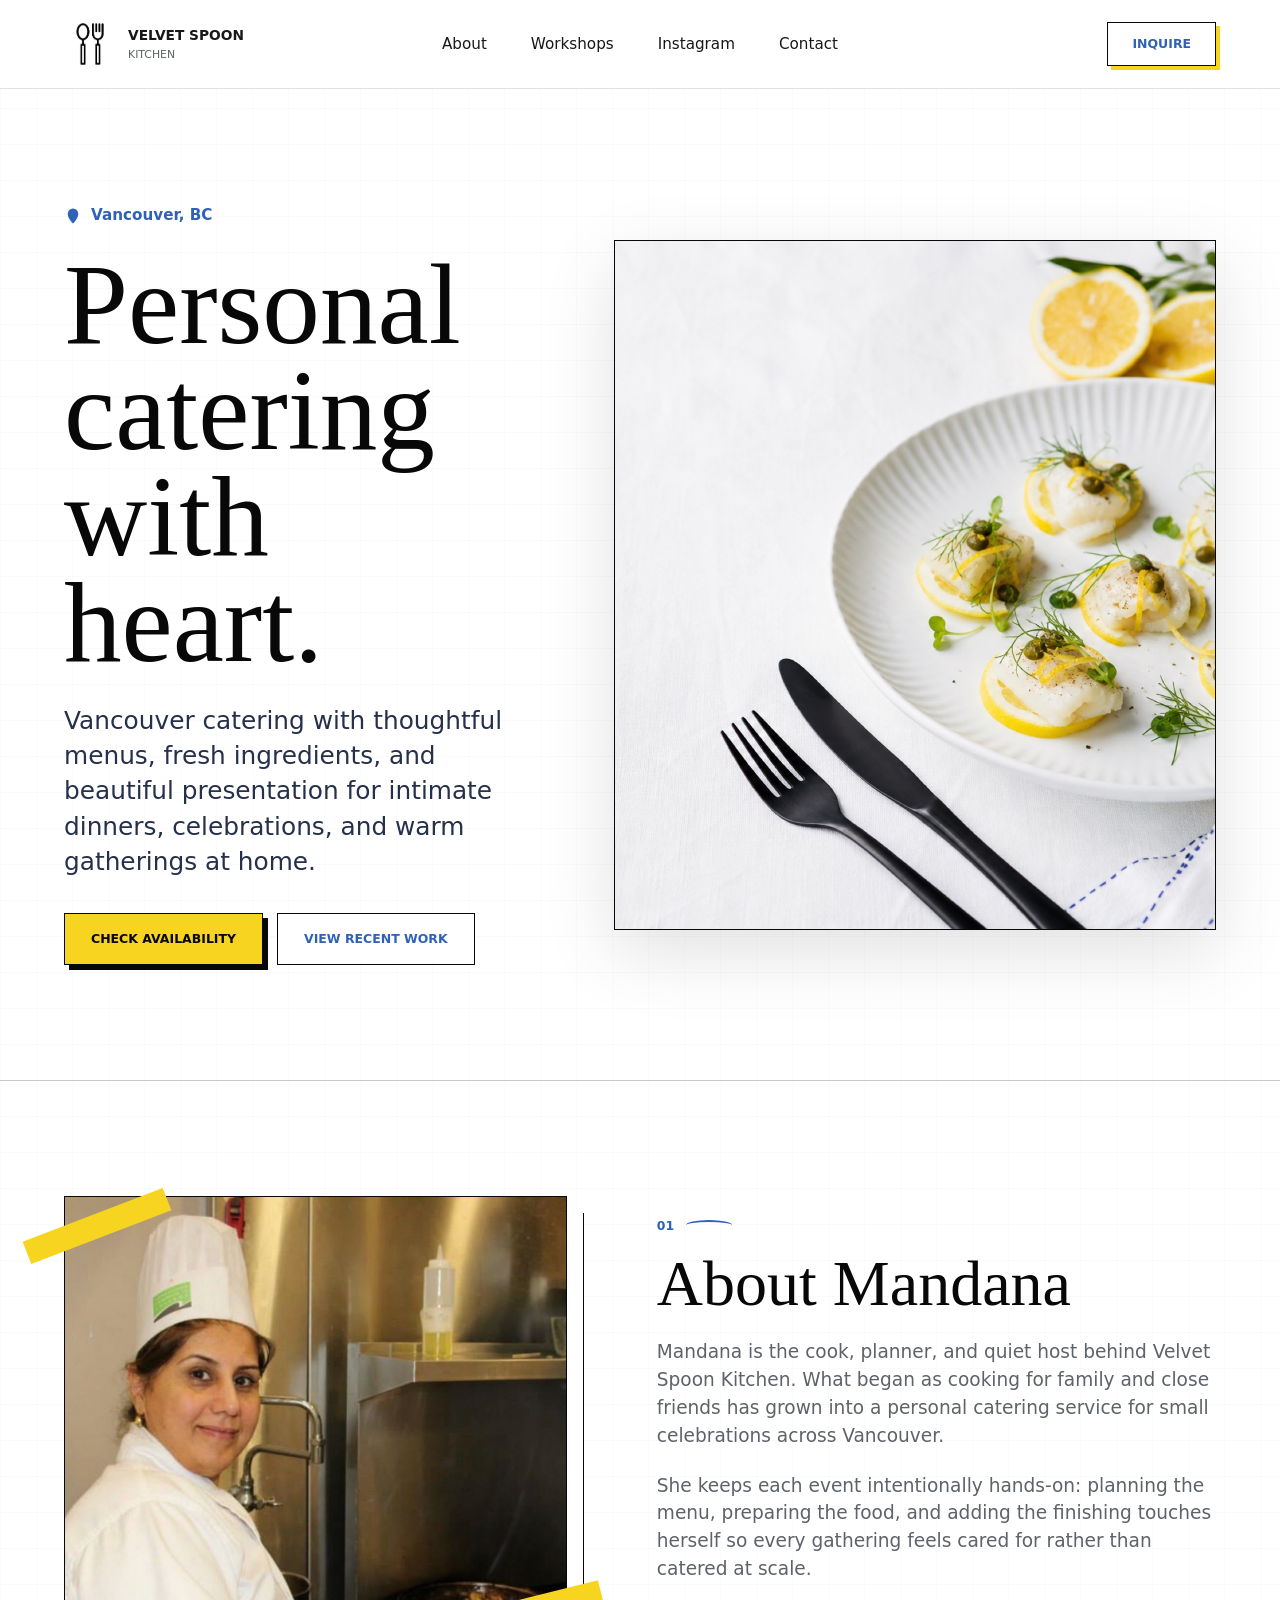
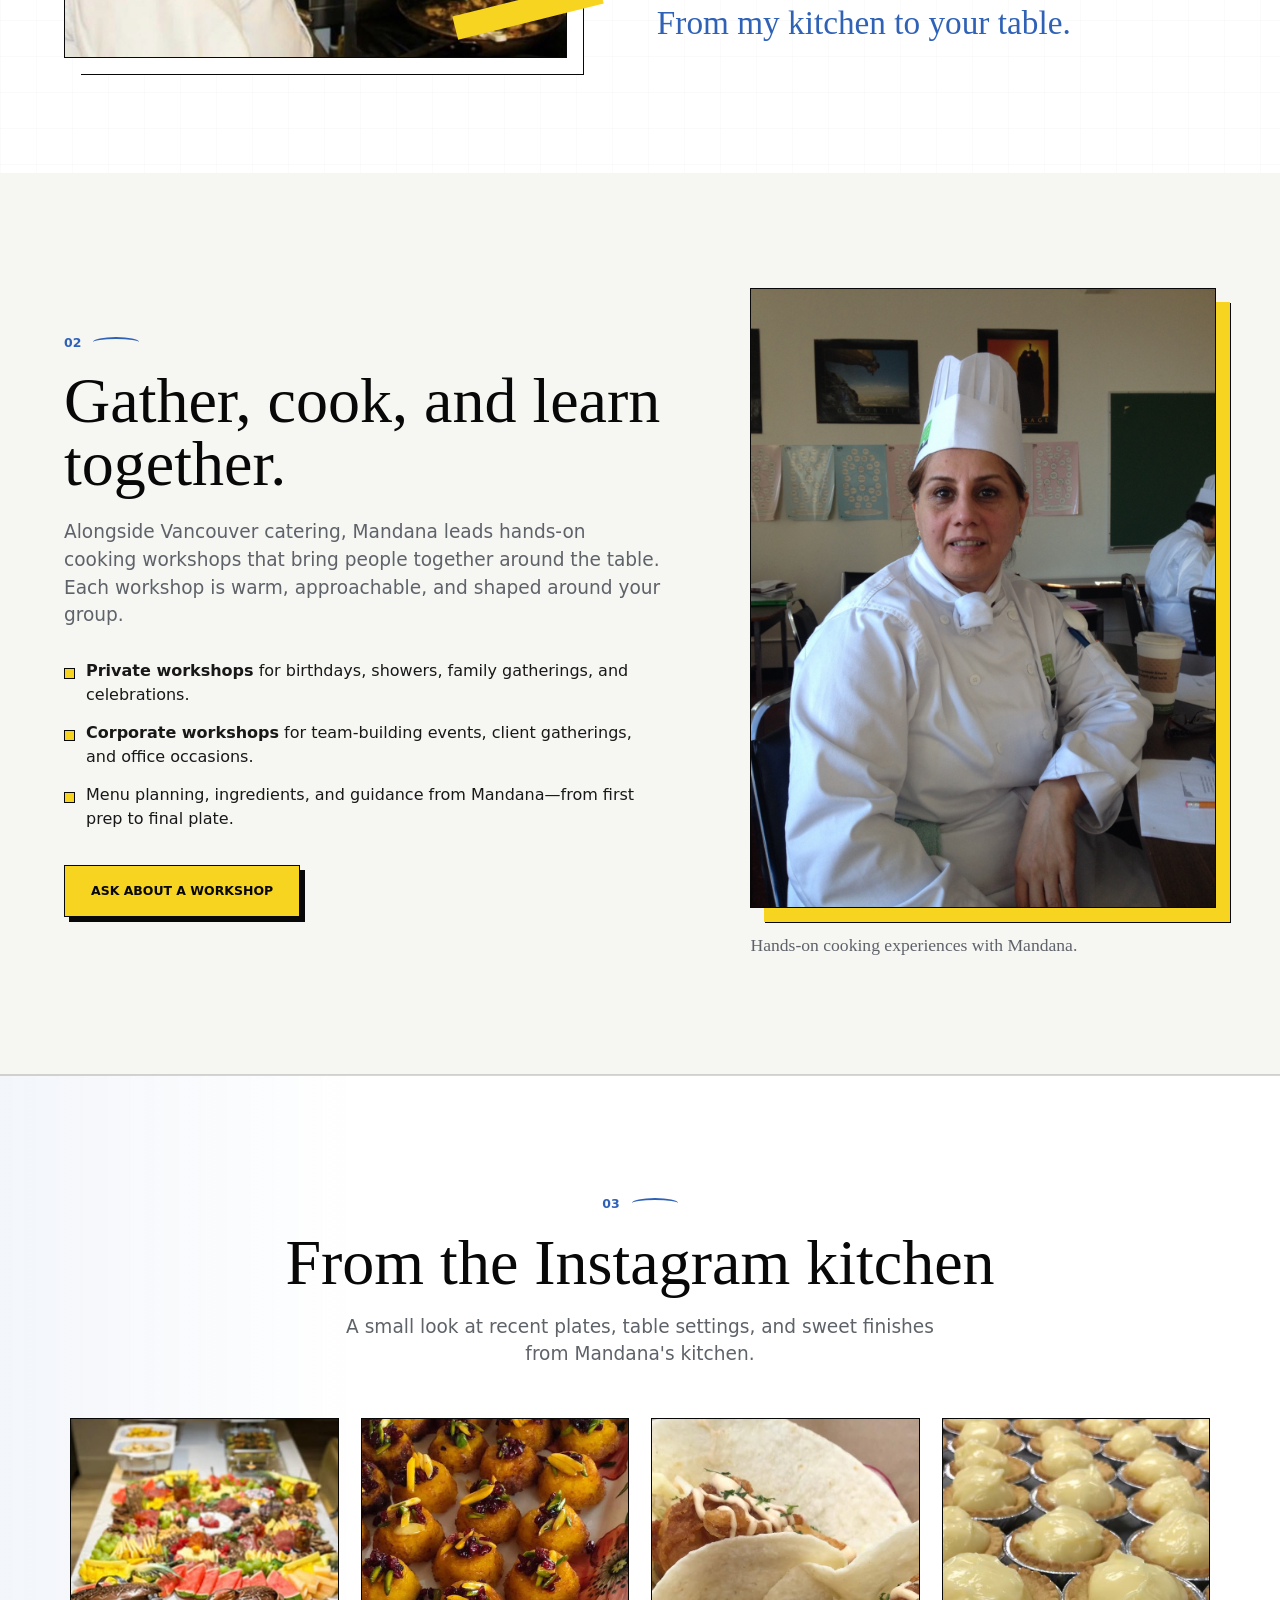
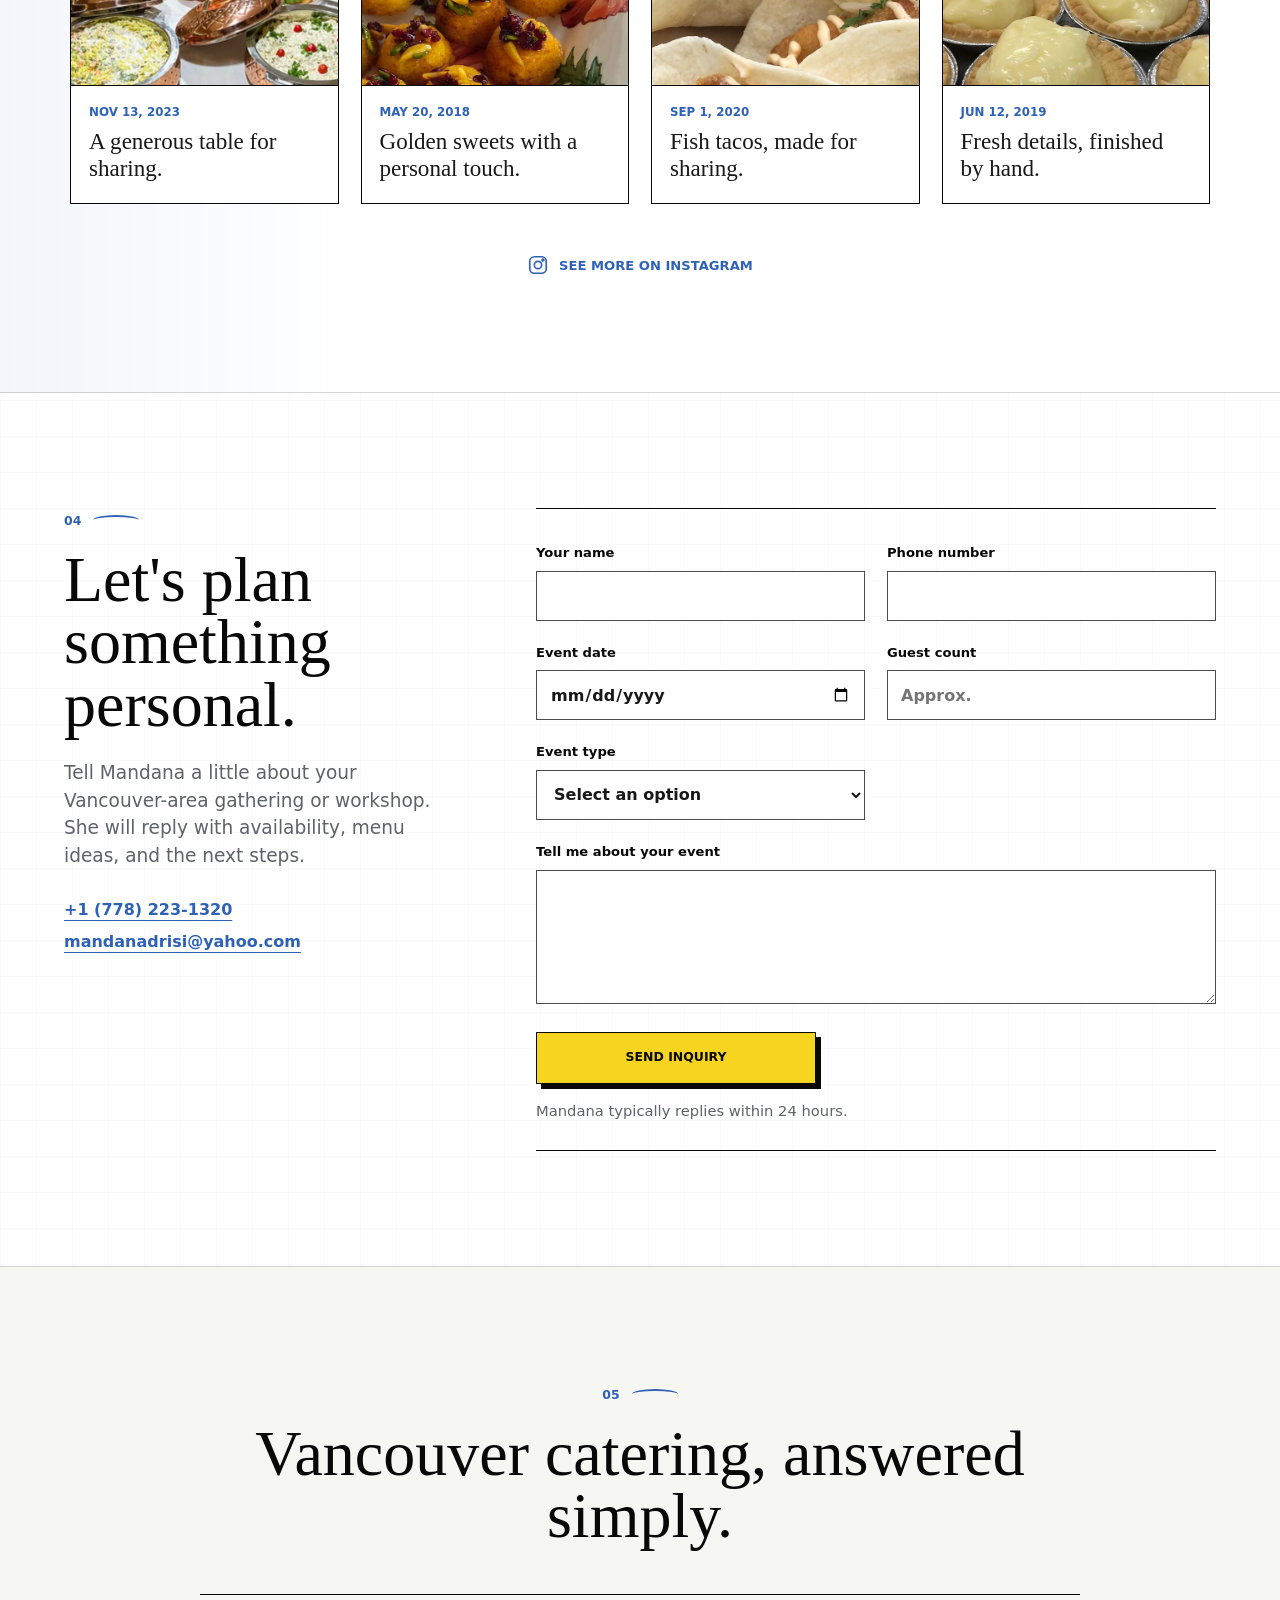
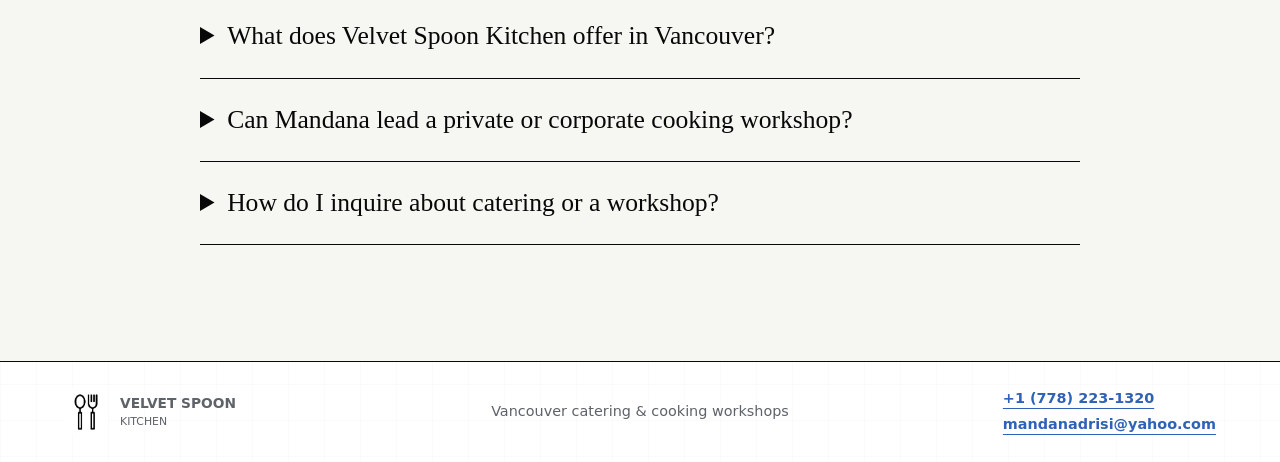
==== commit f4861de0: "Add new section and llms.txt for Velvet Spoon Kitchen catering services" ====
--- a/index.html
+++ b/index.html
@@ -5,10 +5,26 @@
     <meta name="viewport" content="width=device-width, initial-scale=1" />
     <meta
       name="description"
-      content="Velvet Spoon Kitchen is Mandana's personal catering service in Vancouver, BC for intimate gatherings, celebrations, and thoughtful private events."
+      content="Velvet Spoon Kitchen provides personal catering, private cooking workshops, and corporate event workshops in Vancouver, BC. Thoughtful menus for intimate dinners, celebrations, and gatherings."
+    />
+    <meta name="robots" content="index, follow" />
+    <meta name="geo.region" content="CA-BC" />
+    <meta name="geo.placename" content="Vancouver" />
+    <meta property="og:type" content="website" />
+    <meta property="og:title" content="Velvet Spoon Kitchen | Vancouver Catering & Workshops" />
+    <meta
+      property="og:description"
+      content="Personal catering and hands-on cooking workshops for private and corporate events in Vancouver, BC."
+    />
+    <meta property="og:image" content="assets/hero-catering.jpg" />
+    <meta name="twitter:card" content="summary_large_image" />
+    <meta name="twitter:title" content="Velvet Spoon Kitchen | Vancouver Catering & Workshops" />
+    <meta
+      name="twitter:description"
+      content="Personal catering and hands-on cooking workshops for private and corporate events in Vancouver, BC."
     />
     <meta name="theme-color" content="#ffffff" />
-    <title>Velvet Spoon Kitchen | Personal Catering in Vancouver</title>
+    <title>Vancouver Catering & Cooking Workshops | Velvet Spoon Kitchen</title>
     <link rel="icon" type="image/png" href="assets/logo.png" />
     <link rel="preload" as="image" href="assets/hero-catering.jpg" fetchpriority="high" />
     <link rel="stylesheet" href="styles.css" />
@@ -25,6 +41,7 @@
 
       <nav class="nav-links" aria-label="Main menu">
         <a href="#about">About</a>
+        <a href="#workshops">Workshops</a>
         <a href="#gallery">Instagram</a>
         <a href="#contact">Contact</a>
       </nav>
@@ -44,8 +61,8 @@
           </p>
           <h1 id="hero-title">Personal catering with heart.</h1>
           <p class="hero-lede">
-            Thoughtful menus, fresh ingredients, and beautiful presentation for intimate dinners,
-            birthdays, showers, and warm gatherings at home.
+            Vancouver catering with thoughtful menus, fresh ingredients, and beautiful presentation
+            for intimate dinners, celebrations, and warm gatherings at home.
           </p>
           <div class="hero-actions">
             <a class="button button-primary" href="#contact">Check availability</a>
@@ -92,9 +109,38 @@
         </div>
       </section>
 
+      <section class="workshops section-pad" id="workshops" aria-labelledby="workshops-title">
+        <div class="workshops-copy">
+          <span class="section-number">02</span>
+          <h2 id="workshops-title">Gather, cook, and learn together.</h2>
+          <p>
+            Alongside Vancouver catering, Mandana leads hands-on cooking workshops that bring people
+            together around the table. Each workshop is warm, approachable, and shaped around your
+            group.
+          </p>
+          <ul class="workshop-list">
+            <li><strong>Private workshops</strong> for birthdays, showers, family gatherings, and celebrations.</li>
+            <li><strong>Corporate workshops</strong> for team-building events, client gatherings, and office occasions.</li>
+            <li>Menu planning, ingredients, and guidance from Mandana—from first prep to final plate.</li>
+          </ul>
+          <a class="button button-primary" href="#contact">Ask about a workshop</a>
+        </div>
+
+        <figure class="workshops-image">
+          <img
+            src="assets/mandana-workshops.png"
+            width="1200"
+            height="1600"
+            loading="lazy"
+            alt="Mandana in chef's uniform, ready to lead a cooking workshop"
+          />
+          <figcaption>Hands-on cooking experiences with Mandana.</figcaption>
+        </figure>
+      </section>
+
       <section class="gallery section-pad" id="gallery" aria-labelledby="gallery-title">
         <div class="section-heading">
-          <span class="section-number">02</span>
+          <span class="section-number">03</span>
           <h2 id="gallery-title">From the Instagram kitchen</h2>
           <p>
             A small look at recent plates, table settings, and sweet finishes from Mandana's
@@ -103,29 +149,7 @@
         </div>
 
         <div class="carousel-shell">
-          <button class="carousel-button carousel-button-prev" type="button" aria-label="Previous Instagram post">
-            <svg aria-hidden="true" viewBox="0 0 24 24">
-              <path d="m15 5-7 7 7 7" />
-            </svg>
-          </button>
-
           <div class="gallery-track" tabindex="0" aria-label="Instagram post carousel">
-            <a
-              class="post-card"
-              href="https://www.instagram.com/p/C9AiYVhJSJq/?img_index=1"
-              target="_blank"
-              rel="noopener"
-            >
-              <img
-                src="assets/instagram-sweet-time.jpg"
-                width="640"
-                height="640"
-                alt="A close-up dessert photo from Velvet Spoon Catering's Sweet time Instagram post"
-              />
-              <span class="post-meta">Jul 4, 2024</span>
-              <strong>Sweet time.</strong>
-            </a>
-
             <a
               class="post-card"
               href="https://www.instagram.com/p/CzmXqHkyhcc/?img_index=1"
@@ -133,29 +157,13 @@
               rel="noopener"
             >
               <img
-                src="assets/instagram-november.jpg"
+                src="assets/instagram-nov-2023.jpg"
                 width="640"
                 height="640"
-                alt="A colorful catering spread from Velvet Spoon Catering's November 2023 Instagram post"
+                alt="A catered grazing table from Velvet Spoon Kitchen's November 2023 Instagram post"
               />
               <span class="post-meta">Nov 13, 2023</span>
               <strong>A generous table for sharing.</strong>
-            </a>
-
-            <a
-              class="post-card"
-              href="https://www.instagram.com/p/DKNtRkyhifh/?img_index=1"
-              target="_blank"
-              rel="noopener"
-            >
-              <img
-                src="assets/instagram-may-2025.jpg"
-                width="640"
-                height="640"
-                alt="A close-up pastry photo from Velvet Spoon Catering's May 2025 Instagram post"
-              />
-              <span class="post-meta">May 28, 2025</span>
-              <strong>Small details, finished by hand.</strong>
             </a>
 
             <a
@@ -165,21 +173,47 @@
               rel="noopener"
             >
               <img
-                src="assets/instagram-may-2018.jpg"
+                src="assets/instagram-may-2018-post.jpg"
                 width="640"
                 height="640"
-                alt="Golden bite-sized sweets from Velvet Spoon Catering's May 2018 Instagram post"
+                alt="Golden bite-sized sweets from Velvet Spoon Kitchen's May 2018 Instagram post"
               />
               <span class="post-meta">May 20, 2018</span>
               <strong>Golden sweets with a personal touch.</strong>
             </a>
+
+            <a
+              class="post-card"
+              href="https://www.instagram.com/velvetspoonkitchen/p/CEnlqLXpXKj/"
+              target="_blank"
+              rel="noopener"
+            >
+              <img
+                src="assets/instagram-fish-taco-2020.jpg"
+                width="640"
+                height="639"
+                alt="Fish tacos from Velvet Spoon Kitchen's September 2020 Instagram post"
+              />
+              <span class="post-meta">Sep 1, 2020</span>
+              <strong>Fish tacos, made for sharing.</strong>
+            </a>
+
+            <a
+              class="post-card"
+              href="https://www.instagram.com/velvetspoonkitchen/p/ByoSnWWHzO6/"
+              target="_blank"
+              rel="noopener"
+            >
+              <img
+                src="assets/instagram-june-2019.jpg"
+                width="640"
+                height="640"
+                alt="Freshly filled tartlets from Velvet Spoon Kitchen's June 2019 Instagram post"
+              />
+              <span class="post-meta">Jun 12, 2019</span>
+              <strong>Fresh details, finished by hand.</strong>
+            </a>
           </div>
-
-          <button class="carousel-button carousel-button-next" type="button" aria-label="Next Instagram post">
-            <svg aria-hidden="true" viewBox="0 0 24 24">
-              <path d="m9 5 7 7-7 7" />
-            </svg>
-          </button>
         </div>
 
         <a class="instagram-link" href="https://www.instagram.com/velvetspoonkitchen/" target="_blank" rel="noopener">
@@ -194,12 +228,16 @@
 
       <section class="contact section-pad" id="contact" aria-labelledby="contact-title">
         <div class="contact-intro">
-          <span class="section-number">03</span>
+          <span class="section-number">04</span>
           <h2 id="contact-title">Let's plan something personal.</h2>
           <p>
-            Tell Mandana a little about your gathering. She will reply with availability, menu
-            ideas, and the next steps.
-          </p>
+            Tell Mandana a little about your Vancouver-area gathering or workshop. She will reply
+            with availability, menu ideas, and the next steps.
+          </p>
+          <div class="contact-details" aria-label="Contact Mandana directly">
+            <a href="tel:+17782231320">+1 (778) 223-1320</a>
+            <a href="mailto:mandanadrisi@yahoo.com">mandanadrisi@yahoo.com</a>
+          </div>
         </div>
 
         <form
@@ -222,8 +260,8 @@
             </label>
 
             <label>
-              Email
-              <input type="email" name="email" autocomplete="email" required />
+              Phone number
+              <input type="tel" name="phone" autocomplete="tel" inputmode="tel" required />
             </label>
 
             <label>
@@ -244,6 +282,8 @@
                 <option>Birthday</option>
                 <option>Shower</option>
                 <option>Office lunch</option>
+                <option>Private cooking workshop</option>
+                <option>Corporate cooking workshop</option>
                 <option>Other gathering</option>
               </select>
             </label>
@@ -257,6 +297,27 @@
           <button class="button button-primary form-submit" type="submit">Send inquiry</button>
           <p class="form-note">Mandana typically replies within 24 hours.</p>
         </form>
+      </section>
+
+      <section class="faq section-pad" aria-labelledby="faq-title">
+        <div class="section-heading">
+          <span class="section-number">05</span>
+          <h2 id="faq-title">Vancouver catering, answered simply.</h2>
+        </div>
+        <div class="faq-list">
+          <details>
+            <summary>What does Velvet Spoon Kitchen offer in Vancouver?</summary>
+            <p>Velvet Spoon Kitchen offers personal catering for intimate gatherings and hands-on cooking workshops for private and corporate events in the Vancouver area.</p>
+          </details>
+          <details>
+            <summary>Can Mandana lead a private or corporate cooking workshop?</summary>
+            <p>Yes. Mandana creates welcoming, hands-on workshops for celebrations, team-building, client events, and other group occasions.</p>
+          </details>
+          <details>
+            <summary>How do I inquire about catering or a workshop?</summary>
+            <p>Call <a href="tel:+17782231320">+1 (778) 223-1320</a>, email <a href="mailto:mandanadrisi@yahoo.com">mandanadrisi@yahoo.com</a>, or send the inquiry form above with your date, group size, and event details.</p>
+          </details>
+        </div>
       </section>
     </main>
 
@@ -268,10 +329,72 @@
           <small>Kitchen</small>
         </span>
       </a>
-      <p>Personal catering in Vancouver, BC</p>
-      <a href="mailto:hello@velvetspoonkitchen.com">hello@velvetspoonkitchen.com</a>
+      <p>Vancouver catering &amp; cooking workshops</p>
+      <span class="footer-contact">
+        <a href="tel:+17782231320">+1 (778) 223-1320</a>
+        <a href="mailto:mandanadrisi@yahoo.com">mandanadrisi@yahoo.com</a>
+      </span>
     </footer>
 
-    <script src="script.js" defer></script>
+    <script type="application/ld+json">
+      {
+        "@context": "https://schema.org",
+        "@graph": [
+          {
+            "@type": "Caterer",
+            "name": "Velvet Spoon Kitchen",
+            "description": "Personal catering and hands-on cooking workshops for private and corporate events in Vancouver, British Columbia.",
+            "image": "assets/hero-catering.jpg",
+            "telephone": "+1-778-223-1320",
+            "email": "mandanadrisi@yahoo.com",
+            "address": {
+              "@type": "PostalAddress",
+              "addressLocality": "Vancouver",
+              "addressRegion": "BC",
+              "addressCountry": "CA"
+            },
+            "areaServed": {
+              "@type": "City",
+              "name": "Vancouver"
+            },
+            "sameAs": ["https://www.instagram.com/velvetspoonkitchen/"],
+            "makesOffer": [
+              { "@type": "Offer", "name": "Personal catering in Vancouver" },
+              { "@type": "Offer", "name": "Private cooking workshops" },
+              { "@type": "Offer", "name": "Corporate cooking workshops" }
+            ]
+          },
+          {
+            "@type": "FAQPage",
+            "mainEntity": [
+              {
+                "@type": "Question",
+                "name": "What does Velvet Spoon Kitchen offer in Vancouver?",
+                "acceptedAnswer": {
+                  "@type": "Answer",
+                  "text": "Velvet Spoon Kitchen offers personal catering for intimate gatherings and hands-on cooking workshops for private and corporate events in the Vancouver area."
+                }
+              },
+              {
+                "@type": "Question",
+                "name": "Can Mandana lead a private or corporate cooking workshop?",
+                "acceptedAnswer": {
+                  "@type": "Answer",
+                  "text": "Yes. Mandana creates welcoming, hands-on workshops for celebrations, team-building, client events, and other group occasions."
+                }
+              },
+              {
+                "@type": "Question",
+                "name": "How do I inquire about catering or a workshop?",
+                "acceptedAnswer": {
+                  "@type": "Answer",
+                  "text": "Call +1 (778) 223-1320, email mandanadrisi@yahoo.com, or use the inquiry form with your date, group size, and event details."
+                }
+              }
+            ]
+          }
+        ]
+      }
+    </script>
   </body>
 </html>
--- a/styles.css
+++ b/styles.css
@@ -342,6 +342,7 @@
 }
 
 .about-copy p,
+.workshops-copy p,
 .section-heading p,
 .contact-intro p {
   color: var(--muted);
@@ -359,6 +360,68 @@
   line-height: 1.1;
 }
 
+.workshops {
+  display: grid;
+  grid-template-columns: minmax(0, 1fr) minmax(280px, 0.78fr);
+  align-items: center;
+  gap: clamp(36px, 7vw, 104px);
+  background: var(--soft);
+  border-bottom: 1px solid rgba(8, 8, 8, 0.16);
+}
+
+.workshops-copy {
+  max-width: 690px;
+}
+
+.workshops-copy p {
+  margin: 22px 0 0;
+  max-width: 630px;
+}
+
+.workshop-list {
+  display: grid;
+  gap: 14px;
+  margin: 30px 0 34px;
+  padding: 0;
+  list-style: none;
+}
+
+.workshop-list li {
+  padding-left: 22px;
+  position: relative;
+}
+
+.workshop-list li::before {
+  position: absolute;
+  left: 0;
+  top: 0.55em;
+  width: 9px;
+  height: 9px;
+  background: var(--lemon);
+  border: 1px solid var(--black);
+  content: "";
+}
+
+.workshops-image {
+  width: min(100%, 510px);
+  justify-self: end;
+  margin: 0;
+}
+
+.workshops-image img {
+  width: 100%;
+  height: auto;
+  border: 1px solid var(--black);
+  box-shadow: 14px 14px 0 var(--lemon), 15px 15px 0 var(--black);
+}
+
+.workshops-image figcaption {
+  margin-top: 24px;
+  color: var(--muted);
+  font-family: var(--serif);
+  font-size: 1.1rem;
+}
+
 .gallery {
   border-block: 1px solid rgba(8, 8, 8, 0.16);
   background:
@@ -378,22 +441,15 @@
 }
 
 .carousel-shell {
-  display: grid;
-  grid-template-columns: 48px minmax(0, 1fr) 48px;
-  align-items: center;
-  gap: 16px;
+  display: block;
 }
 
 .gallery-track {
   display: grid;
-  grid-auto-columns: clamp(360px, 33vw, 440px);
-  grid-auto-flow: column;
+  grid-template-columns: repeat(4, minmax(0, 1fr));
   gap: 22px;
-  overflow-x: auto;
+  overflow-x: hidden;
   padding: 12px 6px 24px;
-  scroll-behavior: smooth;
-  scroll-snap-type: x mandatory;
-  scrollbar-width: thin;
 }
 
 .post-card {
@@ -416,8 +472,10 @@
 
 .post-card img {
   width: 100%;
+  height: 100%;
   aspect-ratio: 1 / 1;
   object-fit: cover;
+  background: var(--soft);
   border-bottom: 1px solid var(--black);
 }
 
@@ -500,6 +558,23 @@
 .contact-intro p {
   max-width: 470px;
   margin: 22px 0 0;
+}
+
+.contact-details {
+  display: grid;
+  gap: 8px;
+  margin-top: 28px;
+}
+
+.contact-details a,
+.footer-contact a,
+.faq a {
+  width: fit-content;
+  color: var(--blue);
+  font-weight: 750;
+  text-decoration: underline;
+  text-decoration-thickness: 1px;
+  text-underline-offset: 5px;
 }
 
 .contact-form {
@@ -572,6 +647,35 @@
   font-size: 0.92rem;
 }
 
+.faq {
+  background: var(--soft);
+  border-top: 1px solid rgba(8, 8, 8, 0.16);
+}
+
+.faq-list {
+  max-width: 880px;
+  margin: 46px auto 0;
+  border-top: 1px solid var(--black);
+}
+
+.faq-list details {
+  border-bottom: 1px solid var(--black);
+  padding: 22px 0;
+}
+
+.faq-list summary {
+  cursor: pointer;
+  color: var(--black);
+  font-family: var(--serif);
+  font-size: clamp(1.25rem, 2vw, 1.65rem);
+}
+
+.faq-list p {
+  max-width: 720px;
+  margin: 16px 24px 0 0;
+  color: var(--muted);
+}
+
 .site-footer {
   display: grid;
   grid-template-columns: 1fr auto 1fr;
@@ -597,6 +701,12 @@
   justify-self: end;
 }
 
+.footer-contact {
+  display: grid;
+  gap: 5px;
+  justify-self: end;
+}
+
 .site-footer > a:last-child:hover,
 .site-footer > a:last-child:focus-visible {
   color: var(--blue);
@@ -615,6 +725,7 @@
 
   .hero,
   .about,
+  .workshops,
   .contact {
     grid-template-columns: 1fr;
   }
@@ -641,6 +752,10 @@
     max-width: 650px;
   }
 
+  .workshops-image {
+    justify-self: start;
+  }
+
   .contact-intro {
     position: static;
   }
@@ -657,6 +772,10 @@
   .site-footer > a:last-child {
     justify-self: start;
   }
+
+  .footer-contact {
+    justify-self: start;
+  }
 }
 
 @media (max-width: 720px) {
@@ -701,6 +820,10 @@
     display: grid;
   }
 
+  .hero-image-wrap {
+    display: none;
+  }
+
   .about-image::before {
     left: -8px;
   }
@@ -722,9 +845,15 @@
   }
 
   .gallery-track {
-    grid-auto-columns: 88%;
+    grid-auto-columns: 100%;
+    grid-auto-flow: column;
+    grid-template-columns: none;
     gap: 16px;
     padding-inline: 0;
+    overflow-x: auto;
+    scroll-behavior: smooth;
+    scroll-snap-type: x mandatory;
+    scrollbar-width: thin;
   }
 
   .form-grid {
